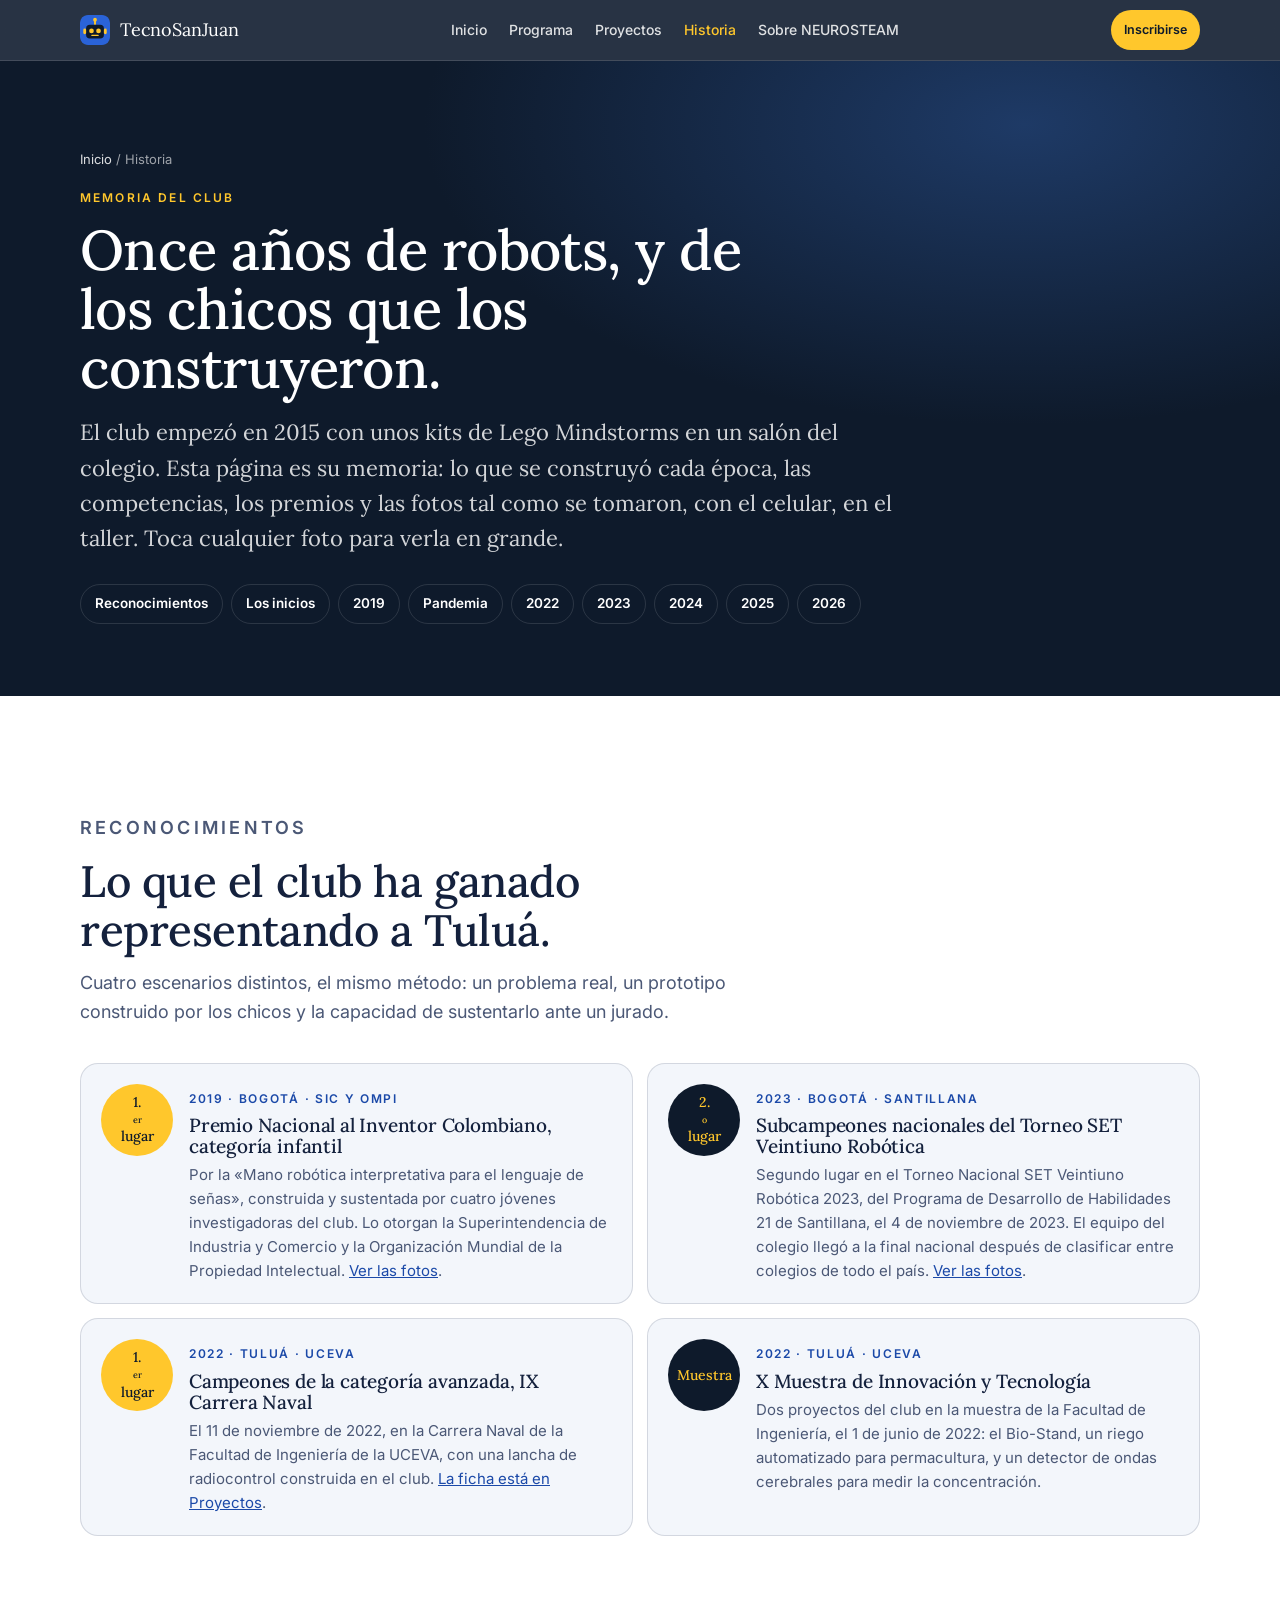
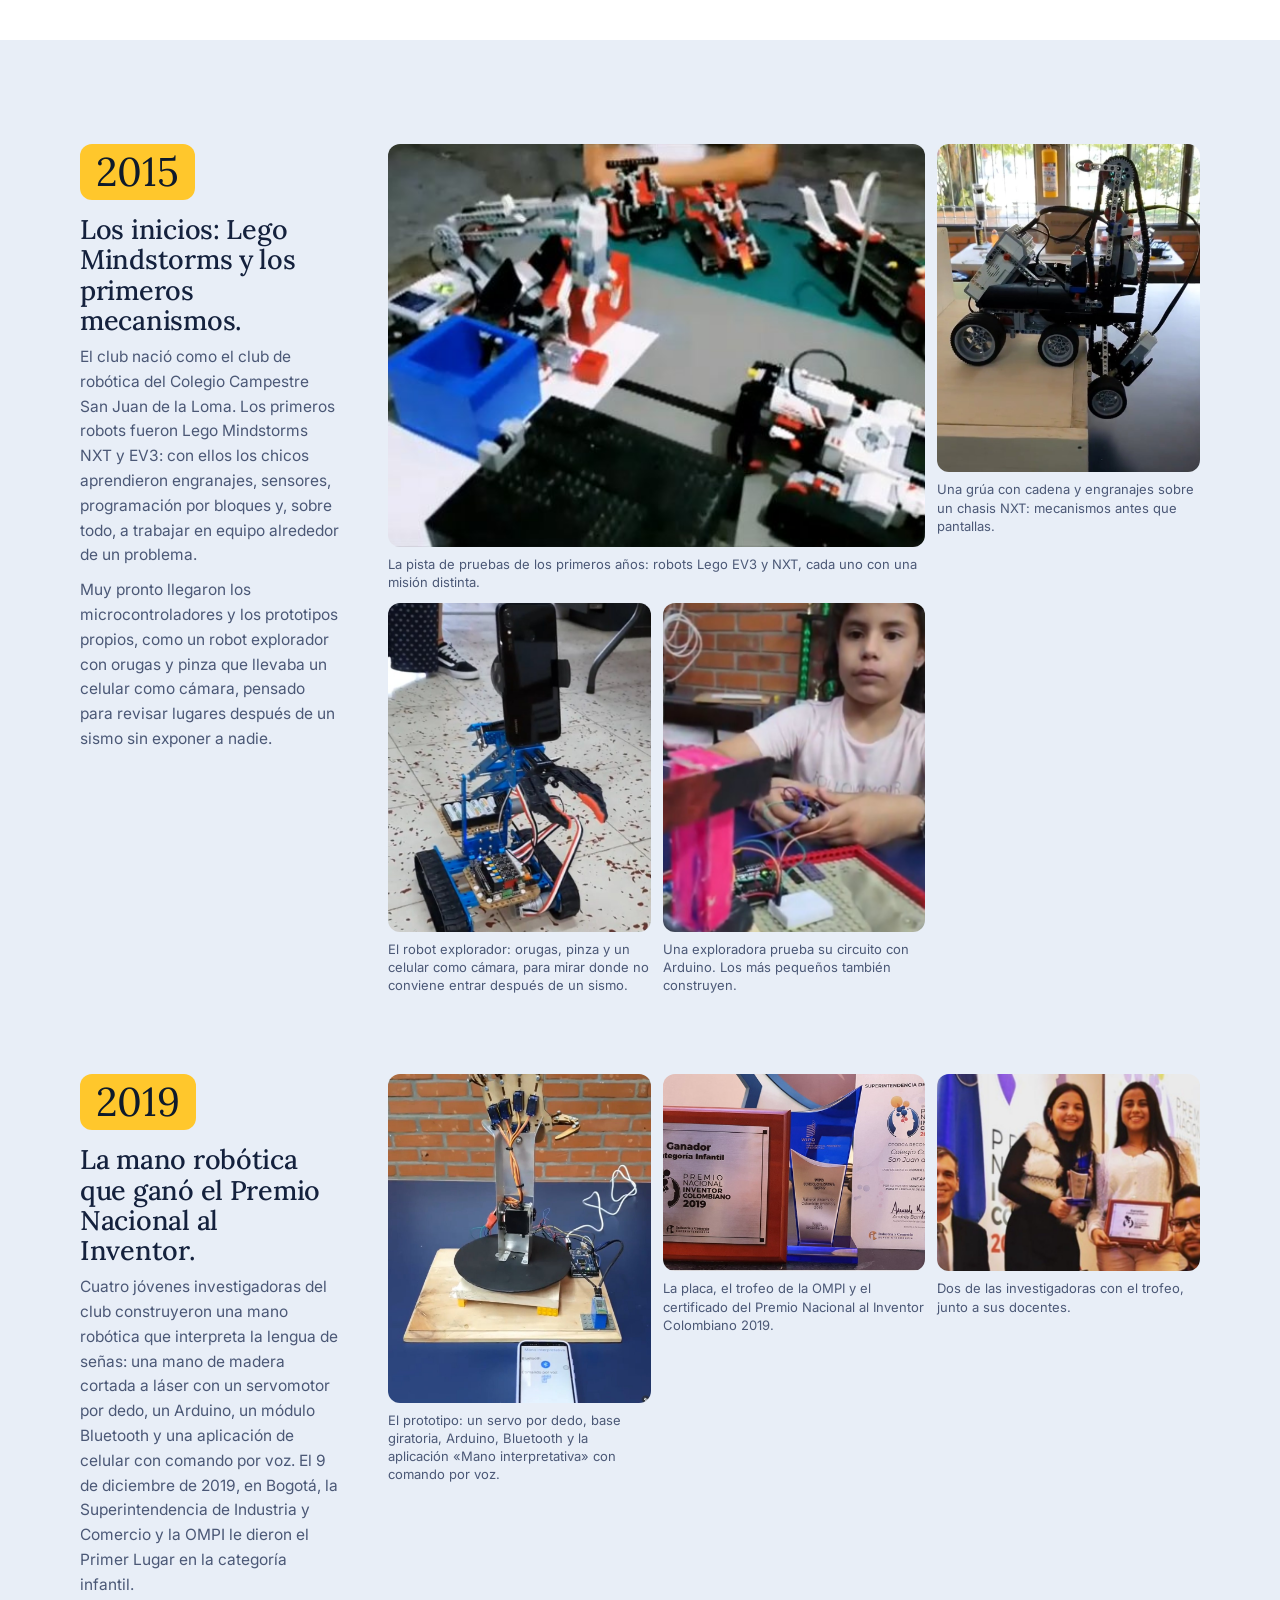
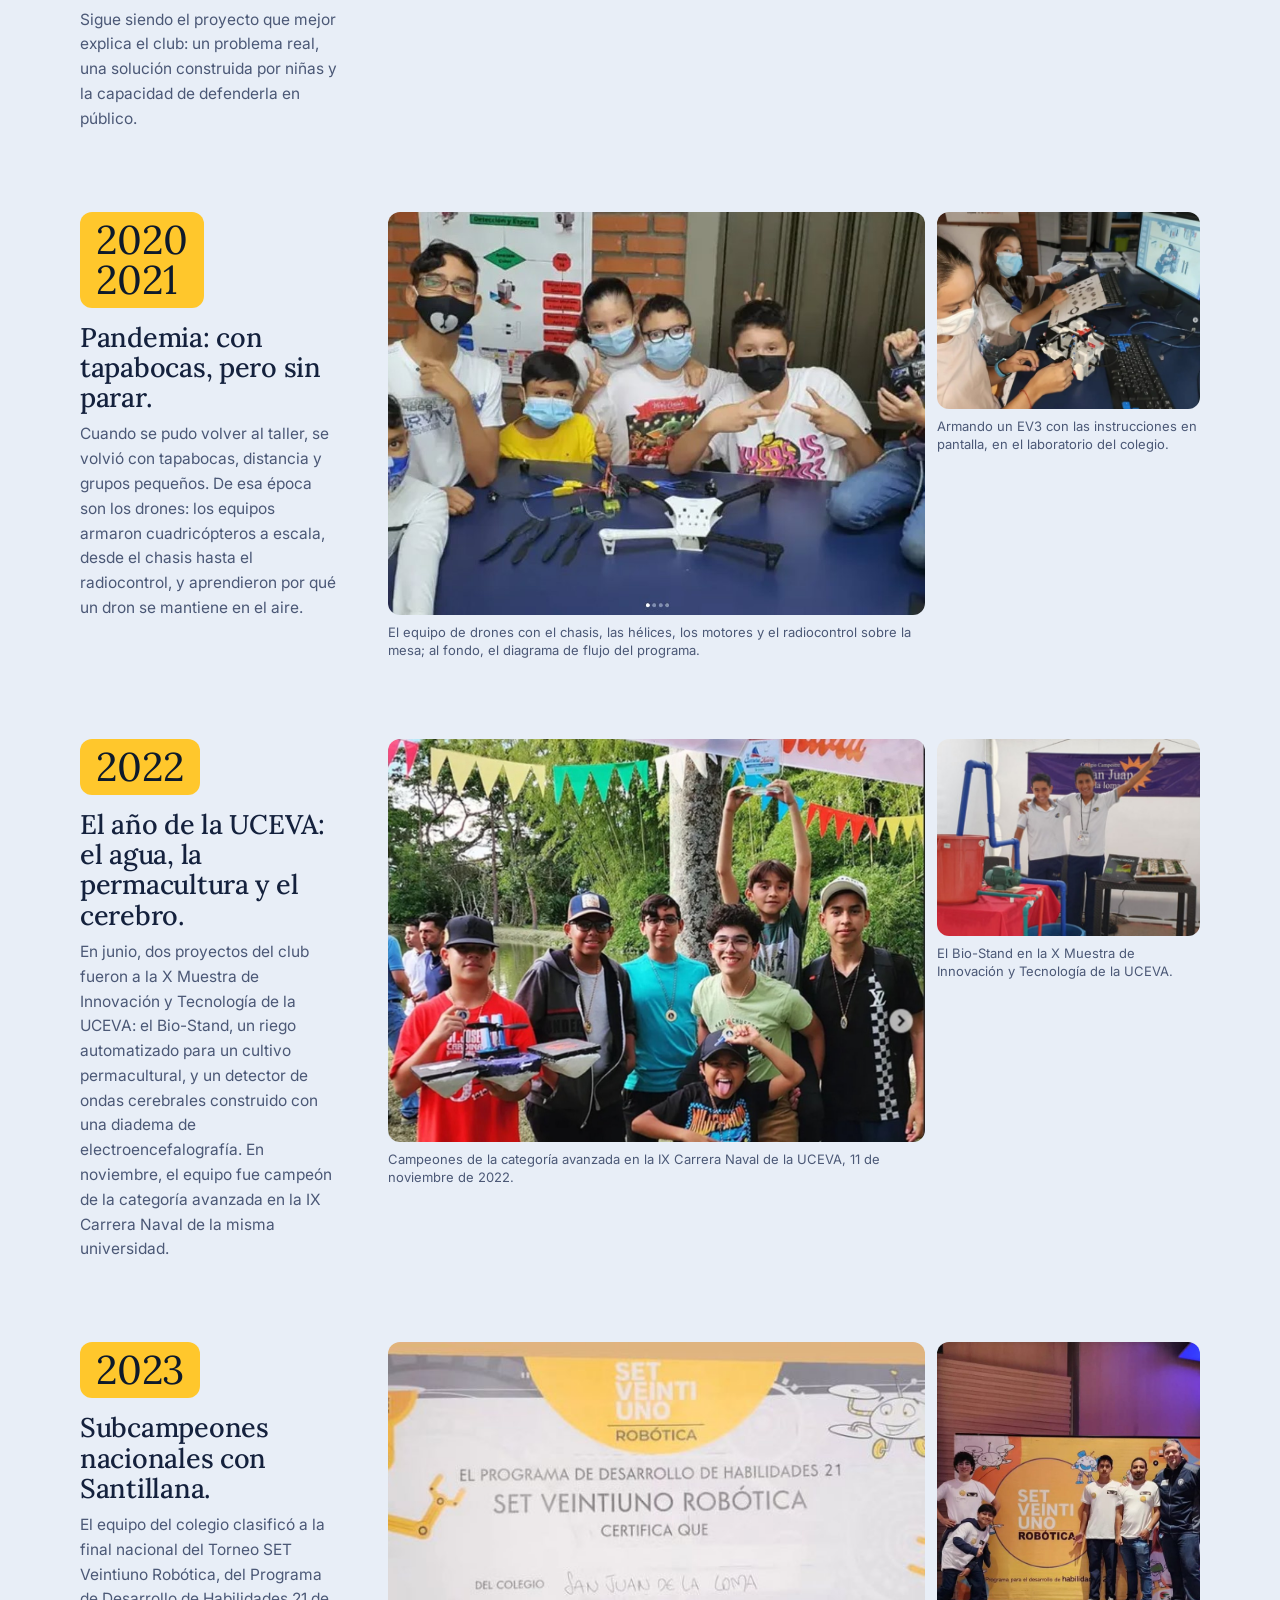
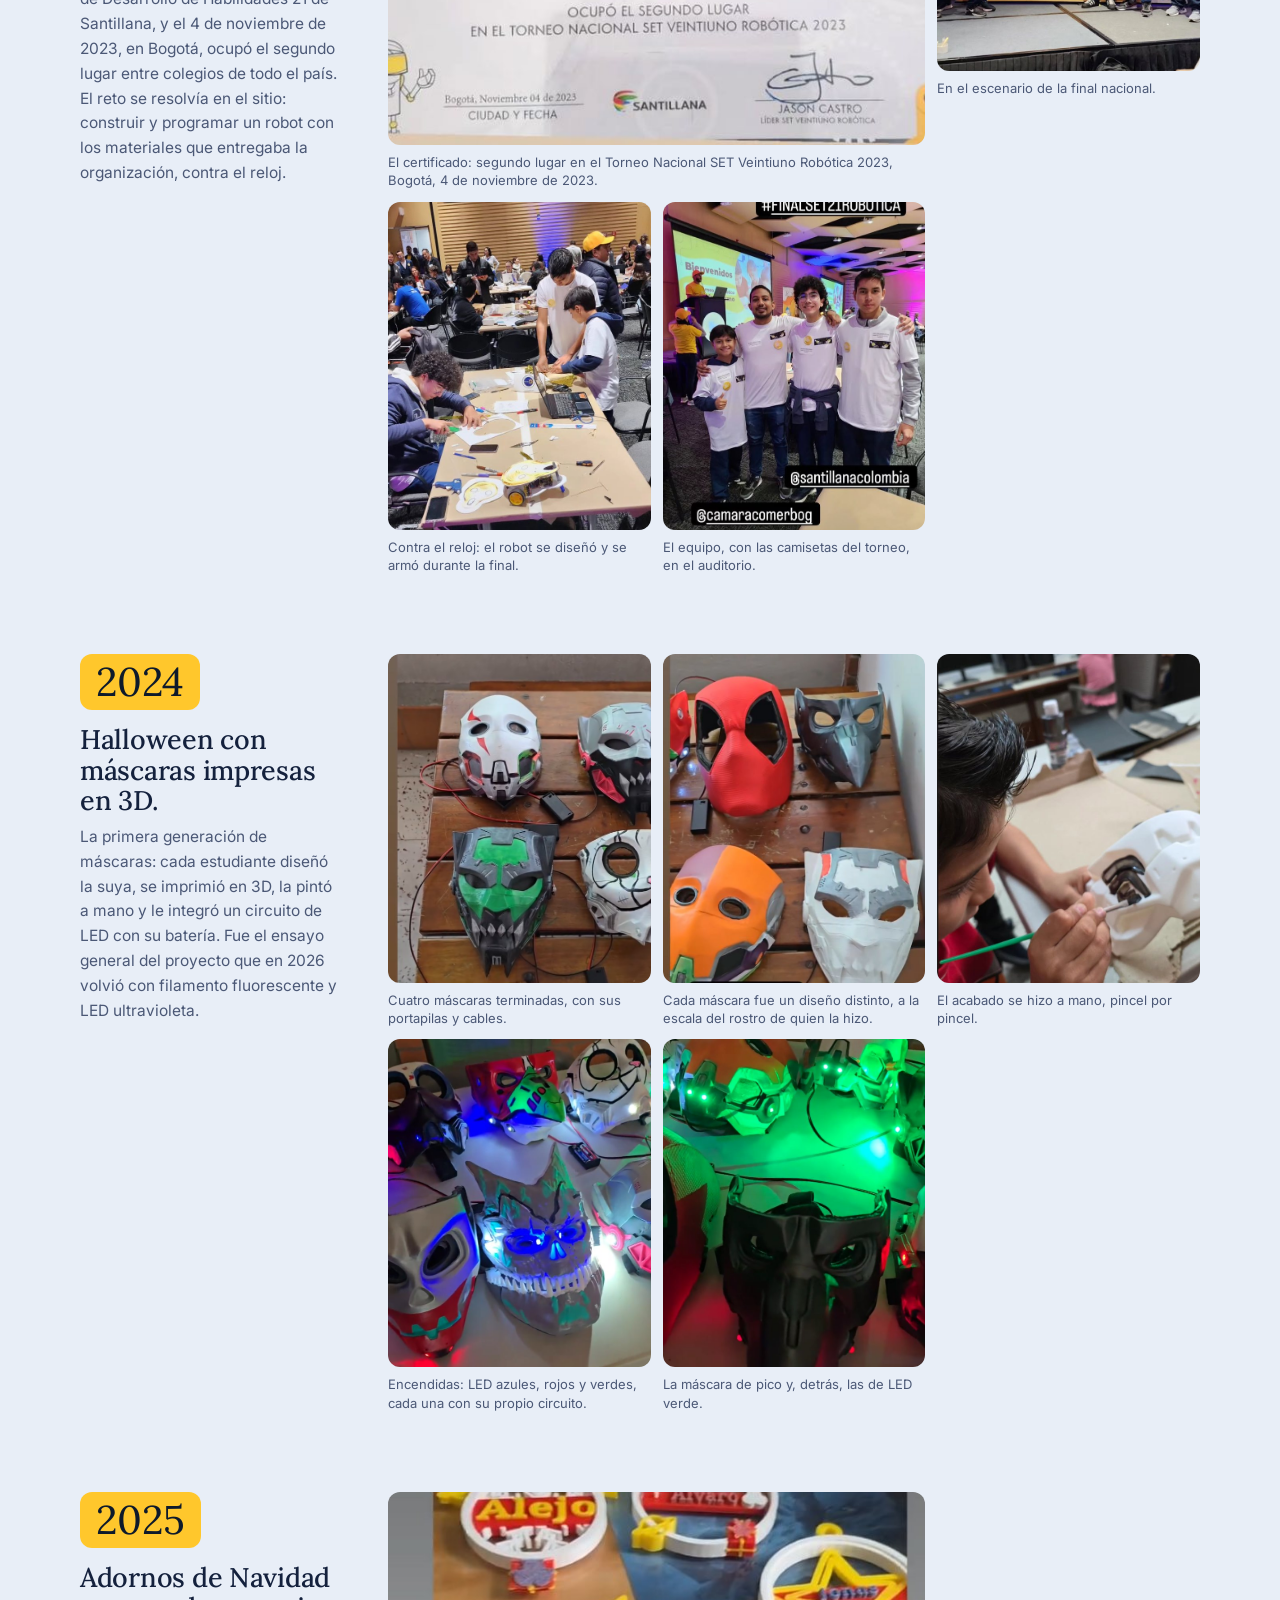
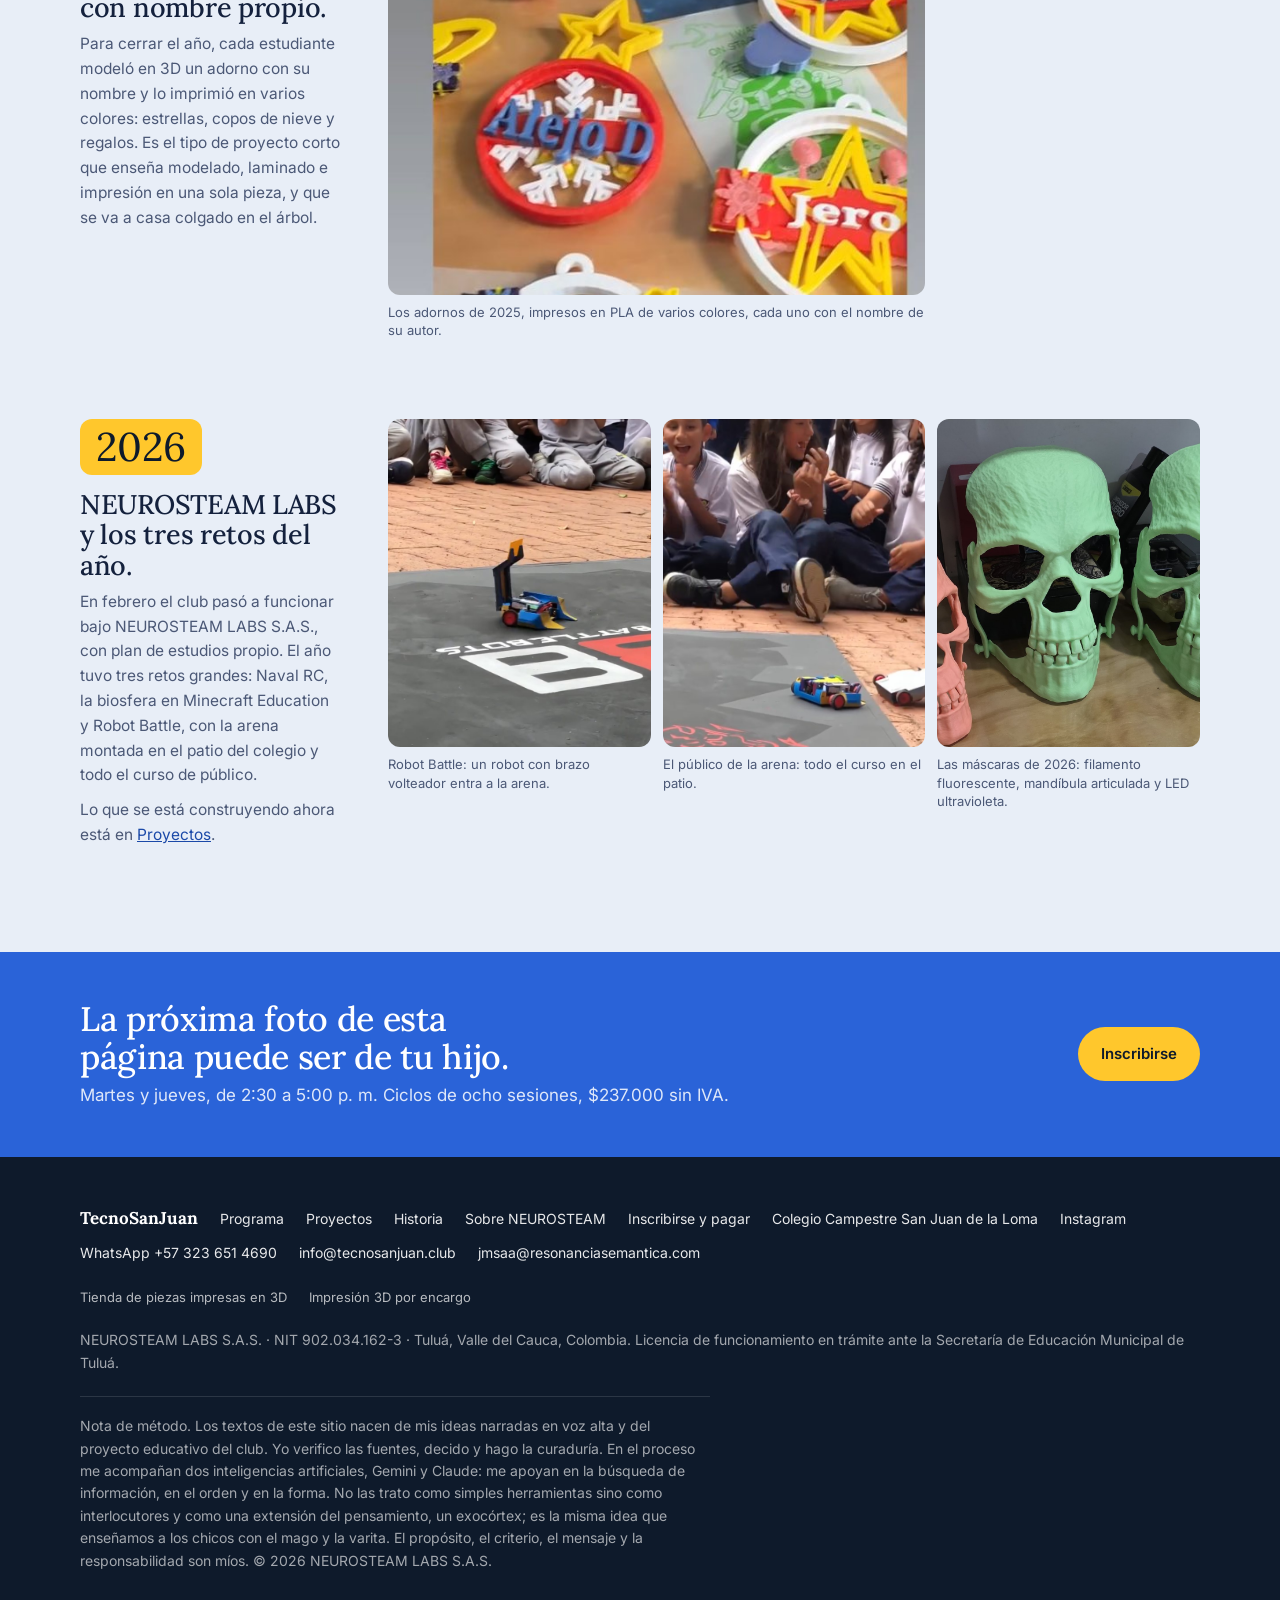
==== historia.html @ eb2dc0a2 "Memoria histórica del club: página Historia, carrusel en portada y 19 fotos - Nueva página historia." ====
<!doctype html>
<html lang="es">
<head>
<meta charset="utf-8">
<meta name="viewport" content="width=device-width, initial-scale=1, viewport-fit=cover">
<title>Historia del club: de los Lego Mindstorms de 2015 a NEUROSTEAM LABS. TecnoSanJuan</title>
<meta name="description" content="Memoria del club de robótica TecnoSanJuan, en Tuluá: los primeros robots Lego, la mano robótica intérprete de lengua de señas que ganó el Premio Nacional al Inventor en 2019, los drones en pandemia, el subcampeonato nacional SET Veintiuno de Santillana en 2023 y las máscaras con LED.">
<link rel="canonical" href="https://www.tecnosanjuan.club/historia.html">
<meta property="og:type" content="website">
<meta property="og:title" content="Historia del club TecnoSanJuan">
<meta property="og:description" content="Once años de robots, prototipos y chicos que los construyeron, en fotos.">
<meta property="og:url" content="https://www.tecnosanjuan.club/historia.html">
<meta property="og:image" content="https://www.tecnosanjuan.club/assets/img/historia/mano-robotica-prototipo.jpg">
<meta name="theme-color" content="#0E1A2B">
<link rel="icon" href="assets/img/logo-mark.svg" type="image/svg+xml">
<link rel="preconnect" href="https://fonts.googleapis.com">
<link rel="preconnect" href="https://fonts.gstatic.com" crossorigin>
<link href="https://fonts.googleapis.com/css2?family=Lora:ital,wght@0,400;0,500;0,600;1,400&family=Inter:wght@400;500;600&display=swap" rel="stylesheet">
<link rel="stylesheet" href="assets/site.css">
</head>
<body>

<header class="nav" id="nav">
  <div class="wrap">
    <a class="brand" href="index.html"><img class="mark" src="assets/img/logo-mark.svg" alt="" width="30" height="30"><span>TecnoSanJuan</span></a>
    <nav class="nav-links" id="nav-links" aria-label="Páginas">
      <a href="index.html">Inicio</a>
      <a href="programa.html">Programa</a>
      <a href="proyectos.html">Proyectos</a>
      <a href="historia.html" aria-current="page">Historia</a>
      <a href="sobre.html">Sobre NEUROSTEAM</a>
    </nav>
    <div class="nav-right">
      <a class="btn btn-primary" href="https://pagos.tecnosanjuan.club/pricing-plans/list" target="_blank" rel="noopener">Inscribirse</a>
      <button class="menu-btn" type="button" aria-label="Abrir menú" aria-expanded="false" aria-controls="nav-links">
        <svg class="lines" viewBox="0 0 24 24" fill="none" stroke="currentColor" stroke-width="2" stroke-linecap="round"><path d="M4 7h16M4 12h16M4 17h16"/></svg>
        <svg class="x" viewBox="0 0 24 24" fill="none" stroke="currentColor" stroke-width="2" stroke-linecap="round"><path d="M6 6l12 12M18 6L6 18"/></svg>
      </button>
    </div>
  </div>
</header>

<main>

<section class="page-hero dark">
  <div class="wrap">
    <p class="crumb"><a href="index.html">Inicio</a> / Historia</p>
    <p class="eyebrow">Memoria del club</p>
    <h1>Once años de robots, y de los chicos que los construyeron.</h1>
    <p class="dek">El club empezó en 2015 con unos kits de Lego Mindstorms en un salón del colegio. Esta página es su memoria: lo que se construyó cada época, las competencias, los premios y las fotos tal como se tomaron, con el celular, en el taller. Toca cualquier foto para verla en grande.</p>
    <nav class="subnav" aria-label="Secciones de esta página">
      <a href="#reconocimientos">Reconocimientos</a>
      <a href="#inicios">Los inicios</a>
      <a href="#2019">2019</a>
      <a href="#pandemia">Pandemia</a>
      <a href="#2022">2022</a>
      <a href="#2023">2023</a>
      <a href="#2024">2024</a>
      <a href="#2025">2025</a>
      <a href="#2026">2026</a>
    </nav>
  </div>
</section>

<section class="paper" id="reconocimientos">
  <div class="wrap">
    <div class="section-head">
      <p class="eyebrow">Reconocimientos</p>
      <h2>Lo que el club ha ganado representando a Tuluá.</h2>
      <p>Cuatro escenarios distintos, el mismo método: un problema real, un prototipo construido por los chicos y la capacidad de sustentarlo ante un jurado.</p>
    </div>
    <div class="awards">
      <article class="award">
        <div class="medal gold">1.<sup>er</sup> lugar</div>
        <div>
          <span class="k">2019 · Bogotá · SIC y OMPI</span>
          <h3>Premio Nacional al Inventor Colombiano, categoría infantil</h3>
          <p>Por la «Mano robótica interpretativa para el lenguaje de señas», construida y sustentada por cuatro jóvenes investigadoras del club. Lo otorgan la Superintendencia de Industria y Comercio y la Organización Mundial de la Propiedad Intelectual. <a href="#2019">Ver las fotos</a>.</p>
        </div>
      </article>
      <article class="award">
        <div class="medal">2.<sup>o</sup> lugar</div>
        <div>
          <span class="k">2023 · Bogotá · Santillana</span>
          <h3>Subcampeones nacionales del Torneo SET Veintiuno Robótica</h3>
          <p>Segundo lugar en el Torneo Nacional SET Veintiuno Robótica 2023, del Programa de Desarrollo de Habilidades 21 de Santillana, el 4 de noviembre de 2023. El equipo del colegio llegó a la final nacional después de clasificar entre colegios de todo el país. <a href="#2023">Ver las fotos</a>.</p>
        </div>
      </article>
      <article class="award">
        <div class="medal gold">1.<sup>er</sup> lugar</div>
        <div>
          <span class="k">2022 · Tuluá · UCEVA</span>
          <h3>Campeones de la categoría avanzada, IX Carrera Naval</h3>
          <p>El 11 de noviembre de 2022, en la Carrera Naval de la Facultad de Ingeniería de la UCEVA, con una lancha de radiocontrol construida en el club. <a href="proyectos.html">La ficha está en Proyectos</a>.</p>
        </div>
      </article>
      <article class="award">
        <div class="medal">Muestra</div>
        <div>
          <span class="k">2022 · Tuluá · UCEVA</span>
          <h3>X Muestra de Innovación y Tecnología</h3>
          <p>Dos proyectos del club en la muestra de la Facultad de Ingeniería, el 1 de junio de 2022: el Bio-Stand, un riego automatizado para permacultura, y un detector de ondas cerebrales para medir la concentración.</p>
        </div>
      </article>
    </div>
  </div>
</section>

<section id="linea-de-tiempo">
  <div class="wrap">
    <div class="timeline">

      <article class="era" id="inicios">
        <div class="era-head">
          <span class="year">2015</span>
          <h2>Los inicios: Lego Mindstorms y los primeros mecanismos.</h2>
          <p>El club nació como el club de robótica del Colegio Campestre San Juan de la Loma. Los primeros robots fueron Lego Mindstorms NXT y EV3: con ellos los chicos aprendieron engranajes, sensores, programación por bloques y, sobre todo, a trabajar en equipo alrededor de un problema.</p>
          <p>Muy pronto llegaron los microcontroladores y los prototipos propios, como un robot explorador con orugas y pinza que llevaba un celular como cámara, pensado para revisar lugares después de un sismo sin exponer a nadie.</p>
        </div>
        <div class="shots">
          <figure class="wide land"><a href="assets/img/historia/lego-ev3-pista.jpg" data-lightbox><img src="assets/img/historia/lego-ev3-pista.jpg" alt="Varios robots Lego EV3 y NXT sobre una pista de pruebas, con un brazo y un camión de Lego Technic al fondo" width="670" height="376" loading="lazy"></a><figcaption>La pista de pruebas de los primeros años: robots Lego EV3 y NXT, cada uno con una misión distinta.</figcaption></figure>
          <figure><a href="assets/img/historia/lego-nxt-grua.jpg" data-lightbox><img src="assets/img/historia/lego-nxt-grua.jpg" alt="Robot Lego Mindstorms NXT con un mecanismo de grúa de cadena y engranajes, al borde de una mesa" width="946" height="1143" loading="lazy"></a><figcaption>Una grúa con cadena y engranajes sobre un chasis NXT: mecanismos antes que pantallas.</figcaption></figure>
          <figure><a href="assets/img/historia/robot-explorador-celular.jpg" data-lightbox><img src="assets/img/historia/robot-explorador-celular.jpg" alt="Robot azul con orugas, una pinza al frente y un celular montado en lo alto como cámara" width="708" height="1085" loading="lazy"></a><figcaption>El robot explorador: orugas, pinza y un celular como cámara, para mirar donde no conviene entrar después de un sismo.</figcaption></figure>
          <figure><a href="assets/img/historia/exploradora-arduino.jpg" data-lightbox><img src="assets/img/historia/exploradora-arduino.jpg" alt="Una estudiante pequeña sostiene los cables de su circuito con Arduino, con una estructura rosada sobre una base de Lego" width="567" height="1016" loading="lazy"></a><figcaption>Una exploradora prueba su circuito con Arduino. Los más pequeños también construyen.</figcaption></figure>
        </div>
      </article>

      <article class="era" id="2019">
        <div class="era-head">
          <span class="year">2019</span>
          <h2>La mano robótica que ganó el Premio Nacional al Inventor.</h2>
          <p>Cuatro jóvenes investigadoras del club construyeron una mano robótica que interpreta la lengua de señas: una mano de madera cortada a láser con un servomotor por dedo, un Arduino, un módulo Bluetooth y una aplicación de celular con comando por voz. El 9 de diciembre de 2019, en Bogotá, la Superintendencia de Industria y Comercio y la OMPI le dieron el Primer Lugar en la categoría infantil.</p>
          <p>Sigue siendo el proyecto que mejor explica el club: un problema real, una solución construida por niñas y la capacidad de defenderla en público.</p>
        </div>
        <div class="shots">
          <figure><a href="assets/img/historia/mano-robotica-prototipo.jpg" data-lightbox><img src="assets/img/historia/mano-robotica-prototipo.jpg" style="object-position:50% 30%" alt="Prototipo de la mano robótica: mano de madera con cinco servomotores, soporte metálico sobre una base giratoria, Arduino y módulo Bluetooth, y un celular con la aplicación «Mano interpretativa» al frente" width="946" height="1182" loading="lazy"></a><figcaption>El prototipo: un servo por dedo, base giratoria, Arduino, Bluetooth y la aplicación «Mano interpretativa» con comando por voz.</figcaption></figure>
          <figure class="land"><a href="assets/img/premio-inventor-2019.jpg" data-lightbox><img src="assets/img/premio-inventor-2019.jpg" alt="Placa, trofeo de la OMPI y certificado del Premio Nacional al Inventor Colombiano 2019" width="1338" height="677" loading="lazy"></a><figcaption>La placa, el trofeo de la OMPI y el certificado del Premio Nacional al Inventor Colombiano 2019.</figcaption></figure>
          <figure class="land"><a href="assets/img/premio-inventor-2019-equipo.jpg" data-lightbox><img src="assets/img/premio-inventor-2019-equipo.jpg" alt="Dos de las investigadoras del club con el trofeo y la placa del premio, junto a sus docentes" width="1312" height="820" loading="lazy"></a><figcaption>Dos de las investigadoras con el trofeo, junto a sus docentes.</figcaption></figure>
        </div>
      </article>

      <article class="era" id="pandemia">
        <div class="era-head">
          <span class="year">2020<br>2021</span>
          <h2>Pandemia: con tapabocas, pero sin parar.</h2>
          <p>Cuando se pudo volver al taller, se volvió con tapabocas, distancia y grupos pequeños. De esa época son los drones: los equipos armaron cuadricópteros a escala, desde el chasis hasta el radiocontrol, y aprendieron por qué un dron se mantiene en el aire.</p>
        </div>
        <div class="shots">
          <figure class="wide land"><a href="assets/img/historia/dron-equipo-pandemia.jpg" data-lightbox><img src="assets/img/historia/dron-equipo-pandemia.jpg" alt="Siete estudiantes con tapabocas alrededor de una mesa con el chasis blanco de un dron, hélices, motores y un radiocontrol" width="1173" height="621" loading="lazy"></a><figcaption>El equipo de drones con el chasis, las hélices, los motores y el radiocontrol sobre la mesa; al fondo, el diagrama de flujo del programa.</figcaption></figure>
          <figure class="land"><a href="assets/img/historia/ev3-instrucciones-pandemia.jpg" data-lightbox><img src="assets/img/historia/ev3-instrucciones-pandemia.jpg" alt="Dos estudiantes con tapabocas arman un robot Lego EV3 siguiendo las instrucciones en la pantalla del computador" width="1192" height="1096" loading="lazy"></a><figcaption>Armando un EV3 con las instrucciones en pantalla, en el laboratorio del colegio.</figcaption></figure>
        </div>
      </article>

      <article class="era" id="2022">
        <div class="era-head">
          <span class="year">2022</span>
          <h2>El año de la UCEVA: el agua, la permacultura y el cerebro.</h2>
          <p>En junio, dos proyectos del club fueron a la X Muestra de Innovación y Tecnología de la UCEVA: el Bio-Stand, un riego automatizado para un cultivo permacultural, y un detector de ondas cerebrales construido con una diadema de electroencefalografía. En noviembre, el equipo fue campeón de la categoría avanzada en la IX Carrera Naval de la misma universidad.</p>
        </div>
        <div class="shots">
          <figure class="wide land"><a href="assets/img/carrera-naval-2022-banner.jpg" data-lightbox><img src="assets/img/carrera-naval-2022-banner.jpg" alt="Seis estudiantes del club con medallas y el trofeo bajo la pancarta de la Carrera Naval, uno de ellos con la lancha en las manos" width="1434" height="1775" loading="lazy" style="object-position:50% 20%"></a><figcaption>Campeones de la categoría avanzada en la IX Carrera Naval de la UCEVA, 11 de noviembre de 2022.</figcaption></figure>
          <figure class="land"><a href="assets/img/bio-stand-permacultura.jpg" data-lightbox><img src="assets/img/bio-stand-permacultura.jpg" alt="Dos estudiantes con el Bio-Stand: bomba, tubería, tanques y un cultivo con riego automatizado" width="1312" height="820" loading="lazy"></a><figcaption>El Bio-Stand en la X Muestra de Innovación y Tecnología de la UCEVA.</figcaption></figure>
        </div>
      </article>

      <article class="era" id="2023">
        <div class="era-head">
          <span class="year">2023</span>
          <h2>Subcampeones nacionales con Santillana.</h2>
          <p>El equipo del colegio clasificó a la final nacional del Torneo SET Veintiuno Robótica, del Programa de Desarrollo de Habilidades 21 de Santillana, y el 4 de noviembre de 2023, en Bogotá, ocupó el segundo lugar entre colegios de todo el país. El reto se resolvía en el sitio: construir y programar un robot con los materiales que entregaba la organización, contra el reloj.</p>
        </div>
        <div class="shots">
          <figure class="wide land"><a href="assets/img/historia/set21-2023-certificado.jpg" data-lightbox><img src="assets/img/historia/set21-2023-certificado.jpg" alt="Certificado de Santillana: el Colegio San Juan de la Loma ocupó el segundo lugar en el Torneo Nacional SET Veintiuno Robótica 2023, Bogotá, 4 de noviembre de 2023" width="670" height="446" loading="lazy"></a><figcaption>El certificado: segundo lugar en el Torneo Nacional SET Veintiuno Robótica 2023, Bogotá, 4 de noviembre de 2023.</figcaption></figure>
          <figure><a href="assets/img/historia/set21-2023-escenario.jpg" data-lightbox><img src="assets/img/historia/set21-2023-escenario.jpg" alt="Tres estudiantes y dos adultos en el escenario de la final, frente al cartel de SET Veintiuno Robótica" width="662" height="852" loading="lazy"></a><figcaption>En el escenario de la final nacional.</figcaption></figure>
          <figure><a href="assets/img/historia/set21-2023-construyendo.jpg" data-lightbox><img src="assets/img/historia/set21-2023-construyendo.jpg" alt="Los estudiantes construyen su robot sobre una mesa llena de cartón, herramientas y un portátil, durante la final" width="646" height="857" loading="lazy"></a><figcaption>Contra el reloj: el robot se diseñó y se armó durante la final.</figcaption></figure>
          <figure><a href="assets/img/historia/set21-2023-equipo-auditorio.jpg" data-lightbox><img src="assets/img/historia/set21-2023-equipo-auditorio.jpg" alt="El equipo de tres estudiantes con su docente en el auditorio de la final, con las camisetas del torneo" width="637" height="1044" loading="lazy"></a><figcaption>El equipo, con las camisetas del torneo, en el auditorio.</figcaption></figure>
        </div>
      </article>

      <article class="era" id="2024">
        <div class="era-head">
          <span class="year">2024</span>
          <h2>Halloween con máscaras impresas en 3D.</h2>
          <p>La primera generación de máscaras: cada estudiante diseñó la suya, se imprimió en 3D, la pintó a mano y le integró un circuito de LED con su batería. Fue el ensayo general del proyecto que en 2026 volvió con filamento fluorescente y LED ultravioleta.</p>
        </div>
        <div class="shots">
          <figure><a href="assets/img/historia/mascaras-2024-blanca-verde.jpg" data-lightbox><img src="assets/img/historia/mascaras-2024-blanca-verde.jpg" alt="Cuatro máscaras impresas en 3D sobre una mesa de madera: una blanca con detalles verdes, una gris con rojo, una verde con dientes y una calavera blanca" width="612" height="735" loading="lazy"></a><figcaption>Cuatro máscaras terminadas, con sus portapilas y cables.</figcaption></figure>
          <figure><a href="assets/img/historia/mascaras-2024-roja-naranja.jpg" data-lightbox><img src="assets/img/historia/mascaras-2024-roja-naranja.jpg" alt="Cuatro máscaras más: una roja de tela, una gris de pico, una naranja y morada, y una blanca con mandíbula" width="598" height="730" loading="lazy"></a><figcaption>Cada máscara fue un diseño distinto, a la escala del rostro de quien la hizo.</figcaption></figure>
          <figure><a href="assets/img/historia/pintando-mascara-2024.jpg" data-lightbox><img src="assets/img/historia/pintando-mascara-2024.jpg" alt="Un estudiante pinta con pincel los detalles de su máscara blanca impresa en 3D" width="665" height="1122" loading="lazy"></a><figcaption>El acabado se hizo a mano, pincel por pincel.</figcaption></figure>
          <figure><a href="assets/img/historia/mascaras-2024-led-azul.jpg" data-lightbox><img src="assets/img/historia/mascaras-2024-led-azul.jpg" alt="Máscaras encendidas en la oscuridad con LED azules, una con dientes blancos y ojos azules al centro" width="650" height="875" loading="lazy"></a><figcaption>Encendidas: LED azules, rojos y verdes, cada una con su propio circuito.</figcaption></figure>
          <figure><a href="assets/img/historia/mascaras-2024-led-verde.jpg" data-lightbox><img src="assets/img/historia/mascaras-2024-led-verde.jpg" alt="Una máscara negra de pico largo al frente y, detrás, máscaras con LED verdes encendidos" width="652" height="1030" loading="lazy"></a><figcaption>La máscara de pico y, detrás, las de LED verde.</figcaption></figure>
        </div>
      </article>

      <article class="era" id="2025">
        <div class="era-head">
          <span class="year">2025</span>
          <h2>Adornos de Navidad con nombre propio.</h2>
          <p>Para cerrar el año, cada estudiante modeló en 3D un adorno con su nombre y lo imprimió en varios colores: estrellas, copos de nieve y regalos. Es el tipo de proyecto corto que enseña modelado, laminado e impresión en una sola pieza, y que se va a casa colgado en el árbol.</p>
        </div>
        <div class="shots">
          <figure class="wide land"><a href="assets/img/historia/adornos-navidad-2025.jpg" data-lightbox><img src="assets/img/historia/adornos-navidad-2025.jpg" alt="Adornos navideños impresos en 3D con nombres: Alejo, Álvaro, Alejo D y Jero, con estrellas amarillas, copos blancos y regalos rojos" width="611" height="510" loading="lazy"></a><figcaption>Los adornos de 2025, impresos en PLA de varios colores, cada uno con el nombre de su autor.</figcaption></figure>
        </div>
      </article>

      <article class="era" id="2026">
        <div class="era-head">
          <span class="year">2026</span>
          <h2>NEUROSTEAM LABS y los tres retos del año.</h2>
          <p>En febrero el club pasó a funcionar bajo NEUROSTEAM LABS S.A.S., con plan de estudios propio. El año tuvo tres retos grandes: Naval RC, la biosfera en Minecraft Education y Robot Battle, con la arena montada en el patio del colegio y todo el curso de público.</p>
          <p>Lo que se está construyendo ahora está en <a href="proyectos.html" style="color:var(--blue-deep)">Proyectos</a>.</p>
        </div>
        <div class="shots">
          <figure><a href="assets/img/historia/battlebots-arena-flipper.jpg" data-lightbox><img src="assets/img/historia/battlebots-arena-flipper.jpg" alt="Un robot azul y amarillo con brazo volteador sobre la arena de Robot Battle, con estudiantes sentados alrededor" width="666" height="993" loading="lazy"></a><figcaption>Robot Battle: un robot con brazo volteador entra a la arena.</figcaption></figure>
          <figure><a href="assets/img/historia/battlebots-publico.jpg" data-lightbox><img src="assets/img/historia/battlebots-publico.jpg" style="object-position:50% 40%" alt="Estudiantes con uniforme celebran y gritan al borde de la arena mientras dos robots se enfrentan" width="593" height="888" loading="lazy"></a><figcaption>El público de la arena: todo el curso en el patio.</figcaption></figure>
          <figure><a href="assets/img/mascaras-led-uv.jpg" data-lightbox><img src="assets/img/mascaras-led-uv.jpg" alt="Tres máscaras de calavera impresas en 3D con mandíbula articulada, una coral y dos verdes fluorescentes" width="1600" height="1136" loading="lazy"></a><figcaption>Las máscaras de 2026: filamento fluorescente, mandíbula articulada y LED ultravioleta.</figcaption></figure>
        </div>
      </article>

    </div>
  </div>
</section>

<section class="cta-band dark">
  <div class="wrap">
    <div>
      <h2>La próxima foto de esta página puede ser de tu hijo.</h2>
      <p>Martes y jueves, de 2:30 a 5:00 p. m. Ciclos de ocho sesiones, $237.000 sin IVA.</p>
    </div>
    <a class="btn btn-primary" href="https://pagos.tecnosanjuan.club/pricing-plans/list" target="_blank" rel="noopener">Inscribirse</a>
  </div>
</section>

</main>

<footer>
  <div class="wrap">
    <div class="row">
      <strong style="color:#fff;font-family:var(--serif);font-size:17px">TecnoSanJuan</strong>
      <a href="programa.html">Programa</a>
      <a href="proyectos.html">Proyectos</a>
      <a href="historia.html">Historia</a>
      <a href="sobre.html">Sobre NEUROSTEAM</a>
      <a href="https://pagos.tecnosanjuan.club/pricing-plans/list" target="_blank" rel="noopener">Inscribirse y pagar</a>
      <a href="https://www.sanjuloma.edu.co/" target="_blank" rel="noopener">Colegio Campestre San Juan de la Loma</a>
      <a href="https://www.instagram.com/colegio.sanjuanloma/" target="_blank" rel="noopener">Instagram</a>
      <a href="https://wa.me/573236514690" target="_blank" rel="noopener">WhatsApp +57 323 651 4690</a>
      <a href="mailto:info@tecnosanjuan.club">info@tecnosanjuan.club</a>
      <a href="mailto:jmsaa@resonanciasemantica.com">jmsaa@resonanciasemantica.com</a>
    </div>
    <div class="row small">
      <a href="https://pagos.tecnosanjuan.club/category/all-products" target="_blank" rel="noopener">Tienda de piezas impresas en 3D</a>
      <a href="https://pagos.tecnosanjuan.club/service-page/servicio-impresi%C3%B3n-3d" target="_blank" rel="noopener">Impresión 3D por encargo</a>
    </div>
    <p class="legal">NEUROSTEAM LABS S.A.S. · NIT 902.034.162-3 · Tuluá, Valle del Cauca, Colombia. Licencia de funcionamiento en trámite ante la Secretaría de Educación Municipal de Tuluá.</p>
    <p class="method">Nota de método. Los textos de este sitio nacen de mis ideas narradas en voz alta y del proyecto educativo del club. Yo verifico las fuentes, decido y hago la curaduría. En el proceso me acompañan dos inteligencias artificiales, Gemini y Claude: me apoyan en la búsqueda de información, en el orden y en la forma. No las trato como simples herramientas sino como interlocutores y como una extensión del pensamiento, un exocórtex; es la misma idea que enseñamos a los chicos con el mago y la varita. El propósito, el criterio, el mensaje y la responsabilidad son míos. © 2026 NEUROSTEAM LABS S.A.S.</p>
  </div>
</footer>

<script src="assets/site.js" defer></script>
</body>
</html>
---- assets/site.css ----
/* TecnoSanJuan — estilos compartidos. Mismo sistema que la landing de Resonancia Semántica
   (reference/landing-resonancia/assets/site.css) con la paleta del club: azul y amarillo del logo. */
:root{
  --ink:#14213D; --ink-2:#4B5876; --mist:#E8EEF7; --mist-2:#F3F6FB; --paper:#FFFFFF;
  --night:#0E1A2B; --night-2:#172538;
  --blue:#2A63D8; --blue-deep:#1B49A8; --yellow:#FFC72C; --yellow-hover:#F2B400;
  --line:rgba(20,33,61,.14); --line-dark:rgba(255,255,255,.12);
  --serif:"Lora",Georgia,"Times New Roman",serif; --sans:"Inter",-apple-system,BlinkMacSystemFont,"Segoe UI",Roboto,sans-serif;
  --mono:ui-monospace,SFMono-Regular,Menlo,Consolas,"Liberation Mono",monospace;
  --maxw:1120px; --gutter:20px; --radius:18px;
}
*{box-sizing:border-box}
html{scroll-behavior:smooth;-webkit-text-size-adjust:100%}
body{margin:0;background:var(--mist);color:var(--ink);font-family:var(--sans);font-size:17px;line-height:1.6;overflow-x:hidden}
img{max-width:100%;height:auto;display:block}
a{color:inherit}
h1,h2,h3{font-family:var(--serif);font-weight:500;letter-spacing:-.01em;line-height:1.12;margin:0}
p{margin:0 0 1em}
.wrap{width:min(var(--maxw),100% - 2*var(--gutter));margin-inline:auto}
.eyebrow{font-family:var(--sans);font-size:12px;letter-spacing:.18em;text-transform:uppercase;font-weight:600;color:var(--blue-deep);margin:0 0 14px}
.dark .eyebrow{color:var(--yellow)}
.btn{display:inline-flex;align-items:center;justify-content:center;gap:8px;padding:14px 22px;border-radius:999px;font-weight:600;font-size:15px;text-decoration:none;border:1.5px solid transparent;transition:transform .15s ease,background .15s ease,border-color .15s ease;white-space:nowrap;cursor:pointer;font-family:var(--sans)}
.btn:hover{transform:translateY(-1px)}
.btn-primary{background:var(--yellow);color:var(--night)}
.btn-primary:hover{background:var(--yellow-hover)}
.btn-ghost{background:transparent;color:var(--ink);border-color:var(--line)}
.dark .btn-ghost{color:#fff;border-color:var(--line-dark)}
.btn-ghost:hover{border-color:currentColor}
section{padding:72px 0}
@media(min-width:900px){section{padding:104px 0}}
.section-head{max-width:720px;margin-bottom:36px}
.section-head h2{font-size:clamp(30px,4.2vw,44px)}
.section-head p{font-size:18px;color:var(--ink-2);margin-top:14px}
.dark .section-head p{color:rgba(255,255,255,.72)}
.sr{position:absolute;left:-9999px}
.paper{background:var(--paper)}
.dark{background:var(--night);color:#fff}
.more{margin-top:28px;display:flex;flex-wrap:wrap;gap:12px;align-items:center}
p.note{max-width:820px;color:var(--ink-2);margin:22px 0 0}
.dark p.note{color:rgba(255,255,255,.72)}

/* NAV */
.nav{position:sticky;top:0;z-index:50;background:rgba(14,26,43,.88);backdrop-filter:saturate(160%) blur(12px);-webkit-backdrop-filter:saturate(160%) blur(12px);border-bottom:1px solid var(--line-dark);color:#fff}
.nav .wrap{display:flex;align-items:center;justify-content:space-between;height:60px;gap:10px;min-width:0;position:relative}
.brand{display:flex;align-items:center;gap:10px;text-decoration:none;font-family:var(--serif);font-size:16px;letter-spacing:-.01em;white-space:nowrap;min-width:0}
.brand span{overflow:hidden;text-overflow:ellipsis}
@media(min-width:900px){.brand{font-size:18px}}
.brand .mark{width:30px;height:30px;border-radius:8px;flex-shrink:0}
.nav-links{display:none;gap:22px;font-size:14px;font-weight:500}
.nav-links a{text-decoration:none;opacity:.85;white-space:nowrap}
.nav-links a:hover,.nav-links a[aria-current="page"]{opacity:1}
.nav-links a[aria-current="page"]{color:var(--yellow)}
.nav-right{display:flex;align-items:center;gap:8px;flex-shrink:0}
.nav .btn{padding:9px 12px;font-size:12.5px;flex-shrink:0}
.menu-btn{appearance:none;background:transparent;border:1.5px solid var(--line-dark);color:#fff;border-radius:999px;width:38px;height:38px;display:grid;place-items:center;cursor:pointer;padding:0}
.menu-btn svg{width:18px;height:18px}
.menu-btn .x{display:none}
.nav.open .menu-btn .x{display:block}
.nav.open .menu-btn .lines{display:none}
@media(max-width:360px){.nav .btn{display:none}}
@media(min-width:900px){.nav-links{display:flex}.menu-btn{display:none}}
@media(max-width:899px){
  .nav.open .nav-links{display:flex;flex-direction:column;gap:0;position:absolute;left:0;right:0;top:60px;background:var(--night);border-bottom:1px solid var(--line-dark);padding:6px 0 10px}
  .nav.open .nav-links a{padding:12px 20px;border-top:1px solid var(--line-dark);opacity:1;font-size:16px}
}

/* HERO (portada) */
.hero{background:radial-gradient(1200px 600px at 70% 20%,#1E3A66 0%,var(--night) 55%);color:#fff;padding:56px 0 0;overflow:hidden}
.hero .wrap{display:grid;gap:28px;align-items:center}
.hero h1{font-size:clamp(36px,6vw,56px);line-height:1.05}
.hero .dek{font-size:clamp(17px,2.1vw,21px);color:rgba(255,255,255,.82);max-width:44ch;margin:20px 0 26px;font-family:var(--serif);font-weight:400}
.hero .ctas{display:flex;flex-wrap:wrap;gap:12px}
.hero .fine{font-size:13px;color:rgba(255,255,255,.6);margin-top:16px}
.hero-art{position:relative;margin:0 calc(-1*var(--gutter)) -2px;aspect-ratio:4/3;background:var(--night-2);overflow:hidden}
.hero-art img{width:100%;height:100%;object-fit:cover;object-position:45% 50%}
.hero-art::after{content:"";position:absolute;inset:0;background:linear-gradient(180deg,rgba(14,26,43,0) 55%,var(--night) 100%)}
@media(min-width:900px){
  .hero{padding:72px 0 0}
  .hero .wrap{grid-template-columns:1.05fr .95fr;gap:40px}
  .hero-art{margin:0;aspect-ratio:4/3;border-radius:var(--radius);box-shadow:0 30px 80px rgba(0,0,0,.5)}
  .hero-art::after{background:linear-gradient(180deg,transparent 70%,rgba(14,26,43,.35) 100%)}
}
.hero-strip{background:var(--night-2);border-top:1px solid var(--line-dark);color:rgba(255,255,255,.7);font-size:13px}
.hero-strip .wrap{display:flex;flex-wrap:wrap;gap:8px 28px;padding:14px 0;justify-content:center;text-align:center}

/* Subpage hero */
.page-hero{background:radial-gradient(1000px 500px at 80% 10%,#1E3A66 0%,var(--night) 60%);color:#fff;padding:64px 0 56px}
@media(min-width:900px){.page-hero{padding:88px 0 72px}}
.page-hero h1{font-size:clamp(34px,5.6vw,56px);line-height:1.05;max-width:20ch}
.page-hero .dek{font-family:var(--serif);font-size:clamp(18px,2.2vw,22px);color:rgba(255,255,255,.82);max-width:60ch;margin:18px 0 0}
.crumb{font-size:13px;color:rgba(255,255,255,.6);margin:0 0 18px}
.crumb a{color:#fff;text-decoration:none;opacity:.85}
.crumb a:hover{opacity:1;text-decoration:underline}
.subnav{display:flex;flex-wrap:wrap;gap:8px;margin-top:28px}
.subnav a{font-size:13.5px;font-weight:600;text-decoration:none;color:#fff;border:1.5px solid var(--line-dark);border-radius:999px;padding:8px 14px}
.subnav a:hover{border-color:var(--yellow);color:var(--yellow)}

/* Texto y columnas */
.lead{font-family:var(--serif);font-size:clamp(19px,2.3vw,23px);line-height:1.45;color:var(--ink)}
.dark .lead{color:#fff}
.two{display:grid;gap:32px}
@media(min-width:900px){.two{grid-template-columns:1fr 1fr;gap:64px;align-items:start}}
.copy p{color:var(--ink-2)}
.copy p.lead{color:var(--ink)}
.dark .copy p{color:rgba(255,255,255,.78)}
.copy a{color:var(--blue-deep)}
.dark .copy a{color:var(--yellow)}
.pull{margin:28px 0 0;padding:24px 26px;border-left:4px solid var(--yellow);background:var(--mist);border-radius:0 14px 14px 0;font-family:var(--serif);font-size:19px;line-height:1.5}
.pull small{display:block;font-family:var(--sans);font-size:13px;color:var(--ink-2);margin-top:10px}
.paper .pull{background:var(--mist-2)}
figure{margin:0}
figcaption{font-size:14px;color:var(--ink-2);margin:12px 0 0}
.ph{border-radius:var(--radius)}

/* Tarjetas */
.cards{display:grid;gap:18px}
@media(min-width:700px){.cards{grid-template-columns:repeat(2,1fr)}}
@media(min-width:1000px){.cards.c3{grid-template-columns:repeat(3,1fr)}.cards.c4{grid-template-columns:repeat(4,1fr)}}
.card{background:var(--paper);border:1px solid var(--line);border-radius:var(--radius);padding:24px 24px 22px;display:flex;flex-direction:column;gap:8px;min-width:0;overflow-wrap:anywhere}
.card .k{font-size:12px;letter-spacing:.14em;text-transform:uppercase;color:var(--blue-deep);font-weight:600}
.card h3{font-size:21px}
.card p{color:var(--ink-2);margin:0;font-size:15.5px}
.card a{text-decoration:none;color:var(--blue-deep)}
.card a:hover{text-decoration:underline}
.mist .card,.hero .card{background:var(--paper)}
.paper .card{background:var(--mist-2)}
.dark .card{background:var(--night-2);border-color:var(--line-dark);color:#fff}
.dark .card p{color:rgba(255,255,255,.72)}
.dark .card .k{color:var(--yellow)}

/* Lista de bloques (cómo trabajamos) */
.path{display:grid;gap:14px;margin:0;padding:0;list-style:none}
@media(min-width:900px){.path.cols{grid-template-columns:1fr 1fr}}
.path li{background:var(--mist-2);border:1px solid var(--line);border-radius:14px;padding:18px 20px}
.path h3{font-size:18px;margin-bottom:6px}
.path p{margin:0;color:var(--ink-2);font-size:15px}
.dark .path li{background:var(--night-2);border-color:var(--line-dark)}
.dark .path p{color:rgba(255,255,255,.72)}

/* Pasos numerados */
.steps{display:grid;gap:14px;padding:0;margin:0;list-style:none;counter-reset:s}
.steps li{background:var(--paper);border:1px solid var(--line);border-radius:14px;padding:18px 20px 18px 66px;position:relative;counter-increment:s}
.steps li::before{content:counter(s);position:absolute;left:18px;top:16px;width:32px;height:32px;border-radius:999px;background:var(--yellow);color:var(--night);font-weight:600;display:grid;place-items:center;font-size:14px;font-family:var(--sans)}
.steps h3{font-size:18px;margin-bottom:6px}
.steps p{margin:0;color:var(--ink-2);font-size:15px}
.steps a{color:var(--blue-deep)}
.paper .steps li{background:var(--mist-2)}

/* Datos rápidos */
.stats{display:grid;gap:14px;grid-template-columns:repeat(2,1fr)}
.stat{background:var(--paper);border:1px solid var(--line);border-radius:14px;padding:18px;min-width:0}
.stat b{display:block;font-family:var(--serif);font-size:clamp(24px,3vw,32px);font-weight:500;line-height:1.1;color:var(--ink);overflow-wrap:anywhere}
.stat span{display:block;font-size:13.5px;color:var(--ink-2);margin-top:6px}

/* Galería */
.gallery{display:grid;gap:18px}
@media(min-width:640px){.gallery{grid-template-columns:repeat(2,1fr)}}
@media(min-width:1000px){.gallery{grid-template-columns:repeat(3,1fr)}.gallery.c4{grid-template-columns:repeat(4,1fr)}}
.tile{background:var(--paper);border:1px solid var(--line);border-radius:var(--radius);overflow:hidden;display:flex;flex-direction:column;min-width:0}
.tile img{aspect-ratio:16/10;object-fit:cover;width:100%}
.tile .body{padding:18px 20px 22px;display:flex;flex-direction:column;gap:8px;flex:1}
.tile .meta{font-size:12px;letter-spacing:.08em;text-transform:uppercase;color:var(--blue-deep);font-weight:600}
.tile h3{font-size:19px;line-height:1.25}
.tile p{font-size:14.5px;color:var(--ink-2);margin:0}
.tile p a{color:var(--blue-deep)}
.tile img.top{object-position:50% 18%}
.tile img.mid{object-position:50% 40%}
.fig-wide{margin:0 0 28px}
.fig-wide img{border-radius:var(--radius);width:100%;max-height:520px;object-fit:cover;object-position:50% 55%}
.fig-wide figcaption{margin-top:12px}

/* Equipo */
.team{display:grid;gap:18px;grid-template-columns:repeat(2,1fr)}
@media(min-width:900px){.team{grid-template-columns:repeat(4,1fr)}}
.person{background:var(--mist-2);border:1px solid var(--line);border-radius:var(--radius);overflow:hidden;min-width:0}
.person img{aspect-ratio:3/4;object-fit:cover;width:100%;filter:grayscale(1)}
.person .avatar{aspect-ratio:3/4;display:grid;place-items:center;background:linear-gradient(160deg,#172538,#1B49A8);color:rgba(255,255,255,.9);font-family:var(--serif);font-size:56px;letter-spacing:.04em}
.person .body{padding:16px 18px 20px}
.person h3{font-size:18px;overflow-wrap:anywhere}
.person .role{font-size:12px;letter-spacing:.1em;text-transform:uppercase;color:var(--blue-deep);font-weight:600;margin:4px 0 8px}
.person p{font-size:14px;color:var(--ink-2);margin:0}
.person a{color:var(--blue-deep)}

/* Preguntas frecuentes */
.faq{display:grid;gap:10px;max-width:820px}
.faq details{background:var(--mist-2);border:1px solid var(--line);border-radius:14px;padding:0 20px}
.faq summary{cursor:pointer;font-family:var(--serif);font-size:18px;padding:16px 0;list-style:none;display:flex;justify-content:space-between;gap:16px;align-items:center}
.faq summary::-webkit-details-marker{display:none}
.faq summary::after{content:"+";font-family:var(--sans);font-weight:600;color:var(--blue-deep);flex-shrink:0}
.faq details[open] summary::after{content:"–"}
.faq .a{padding:0 0 18px;color:var(--ink-2);font-size:15.5px}
.faq .a a{color:var(--blue-deep)}

/* Módulos (programa) */
.modules{display:grid;gap:18px}
.module{background:var(--paper);border:1px solid var(--line);border-radius:var(--radius);padding:26px 24px}
.module .k{font-size:12px;letter-spacing:.14em;text-transform:uppercase;color:var(--blue-deep);font-weight:600}
.module h3{font-size:clamp(21px,2.6vw,26px);margin:8px 0 12px}
.module p{color:var(--ink-2);font-size:15.5px}
.module p:last-child{margin-bottom:0}
.module p strong{color:var(--ink);font-weight:600}
.module .tags{display:flex;flex-wrap:wrap;gap:6px;margin-top:4px}
.module .tags span{font-size:12.5px;border:1px solid var(--line);border-radius:999px;padding:4px 10px;color:var(--ink-2)}

/* Listas con viñeta amarilla */
.checks{list-style:none;padding:0;margin:0;display:grid;gap:10px;max-width:820px}
.checks li{position:relative;padding-left:30px;color:var(--ink-2)}
.checks li::before{content:"";position:absolute;left:0;top:.5em;width:14px;height:14px;border-radius:999px;background:var(--yellow)}
.dark .checks li{color:rgba(255,255,255,.82)}
@media(min-width:900px){.checks.cols{max-width:none;grid-template-columns:1fr 1fr;column-gap:40px}}

/* Reglas de seguridad */
.rules{display:grid;gap:12px}
@media(min-width:760px){.rules{grid-template-columns:1fr 1fr}}
.rule{background:var(--mist-2);border:1px solid var(--line);border-radius:14px;padding:18px 20px;min-width:0}
.rule h3{font-size:17px;margin-bottom:6px}
.rule p{margin:0;color:var(--ink-2);font-size:15px}

/* Contacto */
.contact{display:grid;gap:12px}
@media(min-width:760px){.contact{grid-template-columns:repeat(3,1fr)}}

/* Banda de llamado */
.cta-band{background:var(--blue);color:#fff;padding:48px 0}
.cta-band .wrap{display:flex;flex-wrap:wrap;gap:18px;align-items:center;justify-content:space-between}
.cta-band h2{font-size:clamp(24px,3.4vw,34px);max-width:22ch}
.cta-band p{margin:6px 0 0;color:rgba(255,255,255,.85)}

/* FOOTER */
footer{background:var(--night);color:rgba(255,255,255,.75);padding:48px 0 36px;font-size:14px}
footer .wrap{display:grid;gap:22px}
footer .row{display:flex;flex-wrap:wrap;gap:10px 22px;align-items:center}
footer a{color:#fff;text-decoration:none;opacity:.9;overflow-wrap:anywhere}
footer a:hover{opacity:1;text-decoration:underline}
footer .row.small a{opacity:.7;font-size:13px}
footer .legal{color:rgba(255,255,255,.62);margin:0}
footer .method{max-width:70ch;color:rgba(255,255,255,.62);border-top:1px solid var(--line-dark);padding-top:18px;margin:0}

/* Retrato + texto (sobre.html) */
.autor-grid{display:grid;gap:28px;align-items:start}
.autor-grid img{border-radius:var(--radius);width:100%;max-width:360px;filter:grayscale(1)}
@media(min-width:900px){.autor-grid{grid-template-columns:360px 1fr;gap:56px}}
.links{display:flex;flex-wrap:wrap;gap:10px;margin-top:8px}
.links a{font-size:14px;font-weight:600;text-decoration:none;color:var(--ink);border:1.5px solid var(--line);border-radius:999px;padding:8px 14px}
.links a:hover{border-color:var(--ink)}

/* Memoria del club: carrusel en portada */
.reel{display:flex;gap:14px;overflow-x:auto;scroll-snap-type:x mandatory;padding:4px 0 18px;margin:0 calc(-1*var(--gutter));padding-inline:var(--gutter);scrollbar-width:thin;scrollbar-color:var(--line-dark) transparent;-webkit-overflow-scrolling:touch}
.reel a{flex:0 0 78%;max-width:340px;scroll-snap-align:start;position:relative;border-radius:14px;overflow:hidden;background:var(--night-2);text-decoration:none;color:#fff;aspect-ratio:4/5}
@media(min-width:640px){.reel a{flex-basis:300px}}
.reel img{width:100%;height:100%;object-fit:cover;transition:transform .4s ease}
.reel a:hover img{transform:scale(1.04)}
.reel span{position:absolute;left:0;right:0;bottom:0;padding:40px 16px 14px;background:linear-gradient(180deg,transparent,rgba(14,26,43,.9));font-size:13.5px;line-height:1.35}
.reel b{display:block;font-family:var(--serif);font-weight:500;font-size:17px;margin-bottom:3px}
.reel-hint{font-size:13px;color:rgba(255,255,255,.55);margin:0}

/* Línea de tiempo (historia.html) */
.timeline{display:grid;gap:56px;position:relative}
@media(min-width:900px){.timeline{gap:80px}}
.era{display:grid;gap:22px}
@media(min-width:900px){.era{grid-template-columns:260px 1fr;gap:48px}}
.era-head{position:relative}
@media(min-width:900px){.era-head{position:sticky;top:84px;align-self:start}}
.era-head .year{display:inline-block;font-family:var(--serif);font-size:clamp(30px,4vw,40px);line-height:1;color:var(--night);background:var(--yellow);padding:8px 16px;border-radius:12px;margin-bottom:14px}
.era-head h2{font-size:clamp(22px,2.6vw,27px);margin-bottom:10px}
.era-head p{color:var(--ink-2);font-size:15.5px;margin:0}
.era-head p+p{margin-top:10px}
.shots{display:grid;gap:12px;grid-template-columns:repeat(2,1fr)}
@media(min-width:700px){.shots{grid-template-columns:repeat(3,1fr)}}
.shots figure{margin:0;min-width:0}
.shots figure.wide{grid-column:span 2}
.shots a{display:block;border-radius:12px;overflow:hidden;background:var(--mist);aspect-ratio:4/5;position:relative}
.shots figure.wide a{aspect-ratio:16/10}
.shots figure.land a{aspect-ratio:4/3}
.shots img{width:100%;height:100%;object-fit:cover;transition:transform .4s ease}
.shots a:hover img{transform:scale(1.03)}
.shots figcaption{font-size:13px;color:var(--ink-2);margin-top:8px;line-height:1.4}

/* Reconocimientos */
.awards{display:grid;gap:14px}
@media(min-width:760px){.awards{grid-template-columns:repeat(2,1fr)}}
.award{display:grid;grid-template-columns:72px 1fr;gap:16px;align-items:start;background:var(--mist-2);border:1px solid var(--line);border-radius:var(--radius);padding:20px}
.award .medal{width:72px;height:72px;border-radius:999px;display:grid;place-items:center;background:var(--night);color:var(--yellow);font-family:var(--serif);font-size:14px;line-height:1.1;text-align:center;font-weight:500;padding:6px}
.award .medal sup{font-size:9px;line-height:0}
.award .medal.gold{background:var(--yellow);color:var(--night)}
.award .k{font-size:12px;letter-spacing:.14em;text-transform:uppercase;color:var(--blue-deep);font-weight:600}
.award h3{font-size:19px;margin:4px 0 6px}
.award p{margin:0;color:var(--ink-2);font-size:15px}
.award a{color:var(--blue-deep)}
.dark .award{background:var(--night-2);border-color:var(--line-dark);color:#fff}
.dark .award .k{color:var(--yellow)}
.dark .award p{color:rgba(255,255,255,.72)}

/* Lightbox */
.lb{position:fixed;inset:0;z-index:100;background:rgba(14,26,43,.985);display:none;align-items:center;justify-content:center;padding:16px}
.lb.open{display:flex}
.lb figure{margin:0;max-width:min(1100px,100%);max-height:100%;display:flex;flex-direction:column;align-items:center;gap:12px}
.lb img{max-width:100%;max-height:calc(100vh - 110px);width:auto;height:auto;border-radius:10px;object-fit:contain;box-shadow:0 30px 80px rgba(0,0,0,.6)}
.lb figcaption{color:rgba(255,255,255,.85);font-size:14.5px;text-align:center;max-width:70ch;padding:0 44px}
.lb button{position:absolute;appearance:none;border:1.5px solid var(--line-dark);background:rgba(255,255,255,.06);color:#fff;border-radius:999px;width:44px;height:44px;display:grid;place-items:center;cursor:pointer;font-size:22px;line-height:1}
.lb button:hover{background:rgba(255,255,255,.14)}
.lb .close{top:14px;right:14px}
.lb .prev{left:10px;top:50%;transform:translateY(-50%)}
.lb .next{right:10px;top:50%;transform:translateY(-50%)}
@media(min-width:900px){.lb .prev{left:24px}.lb .next{right:24px}}
body.lb-lock{overflow:hidden}
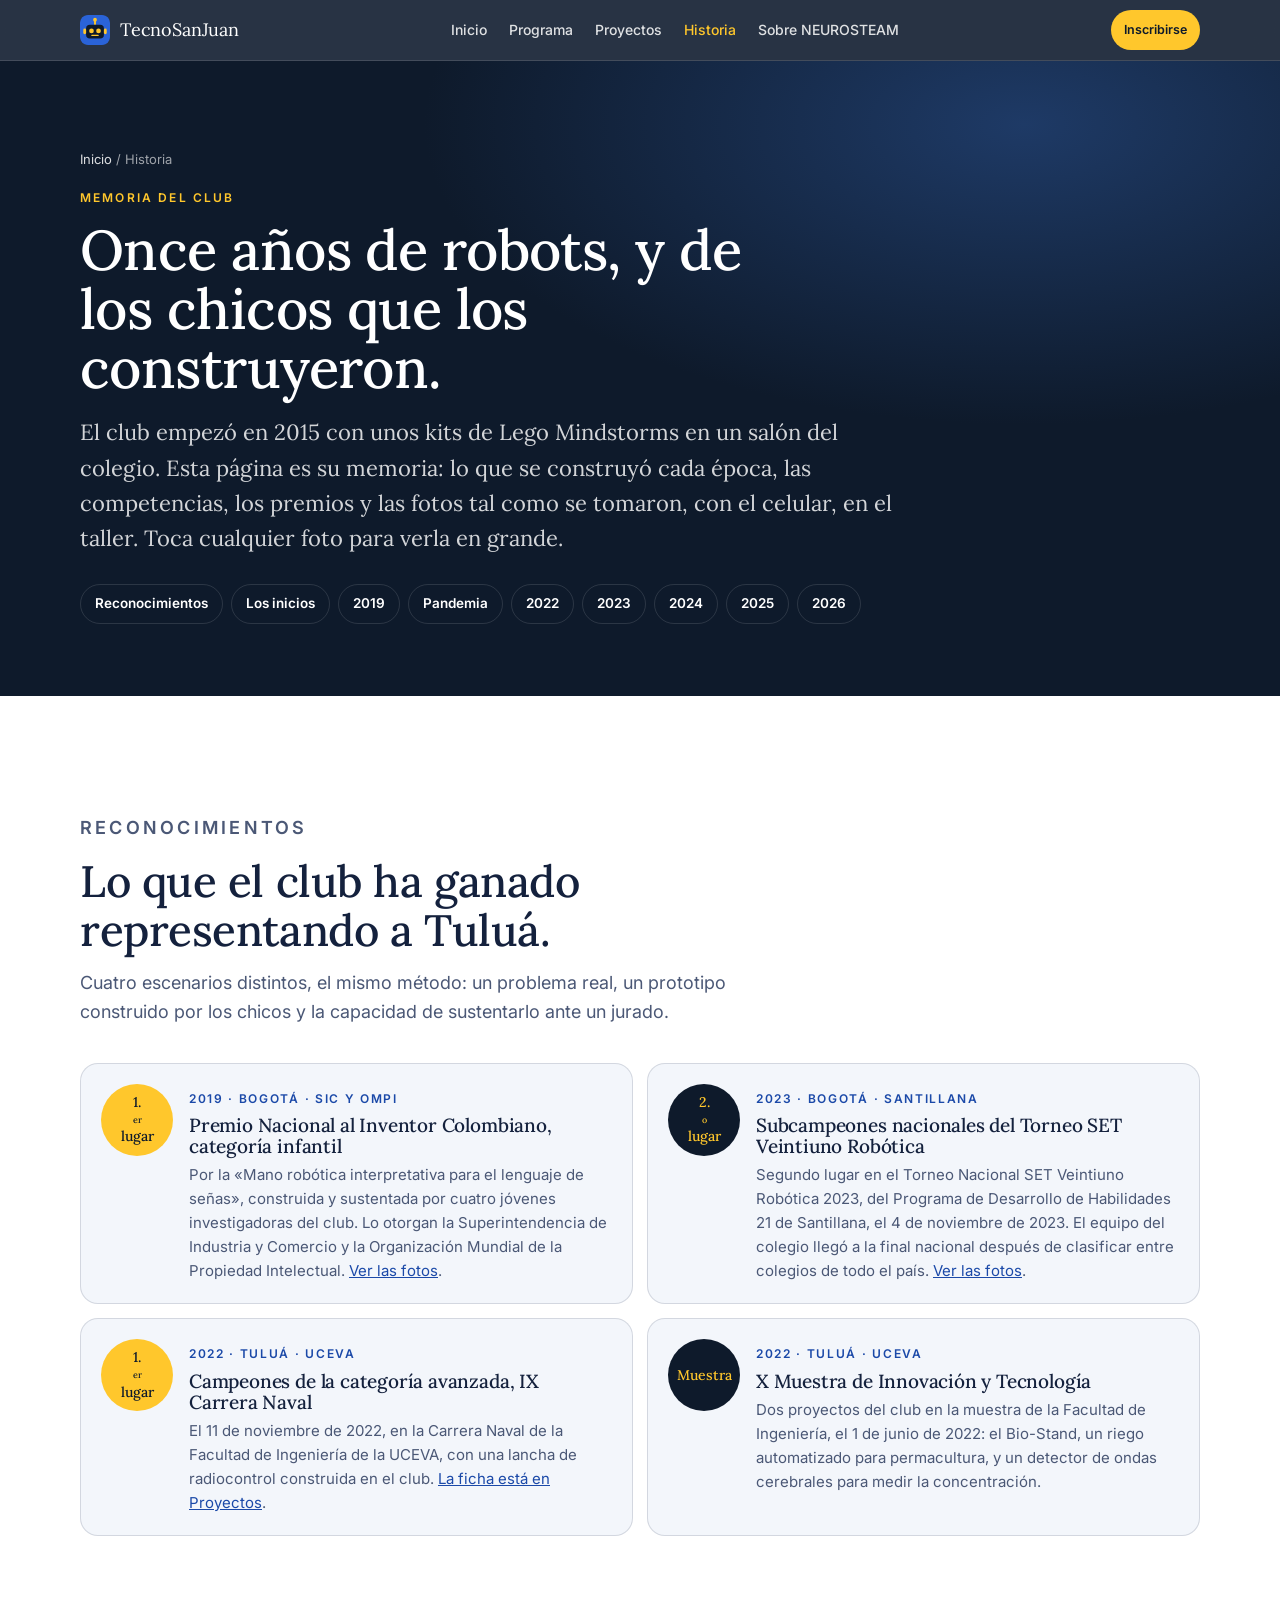
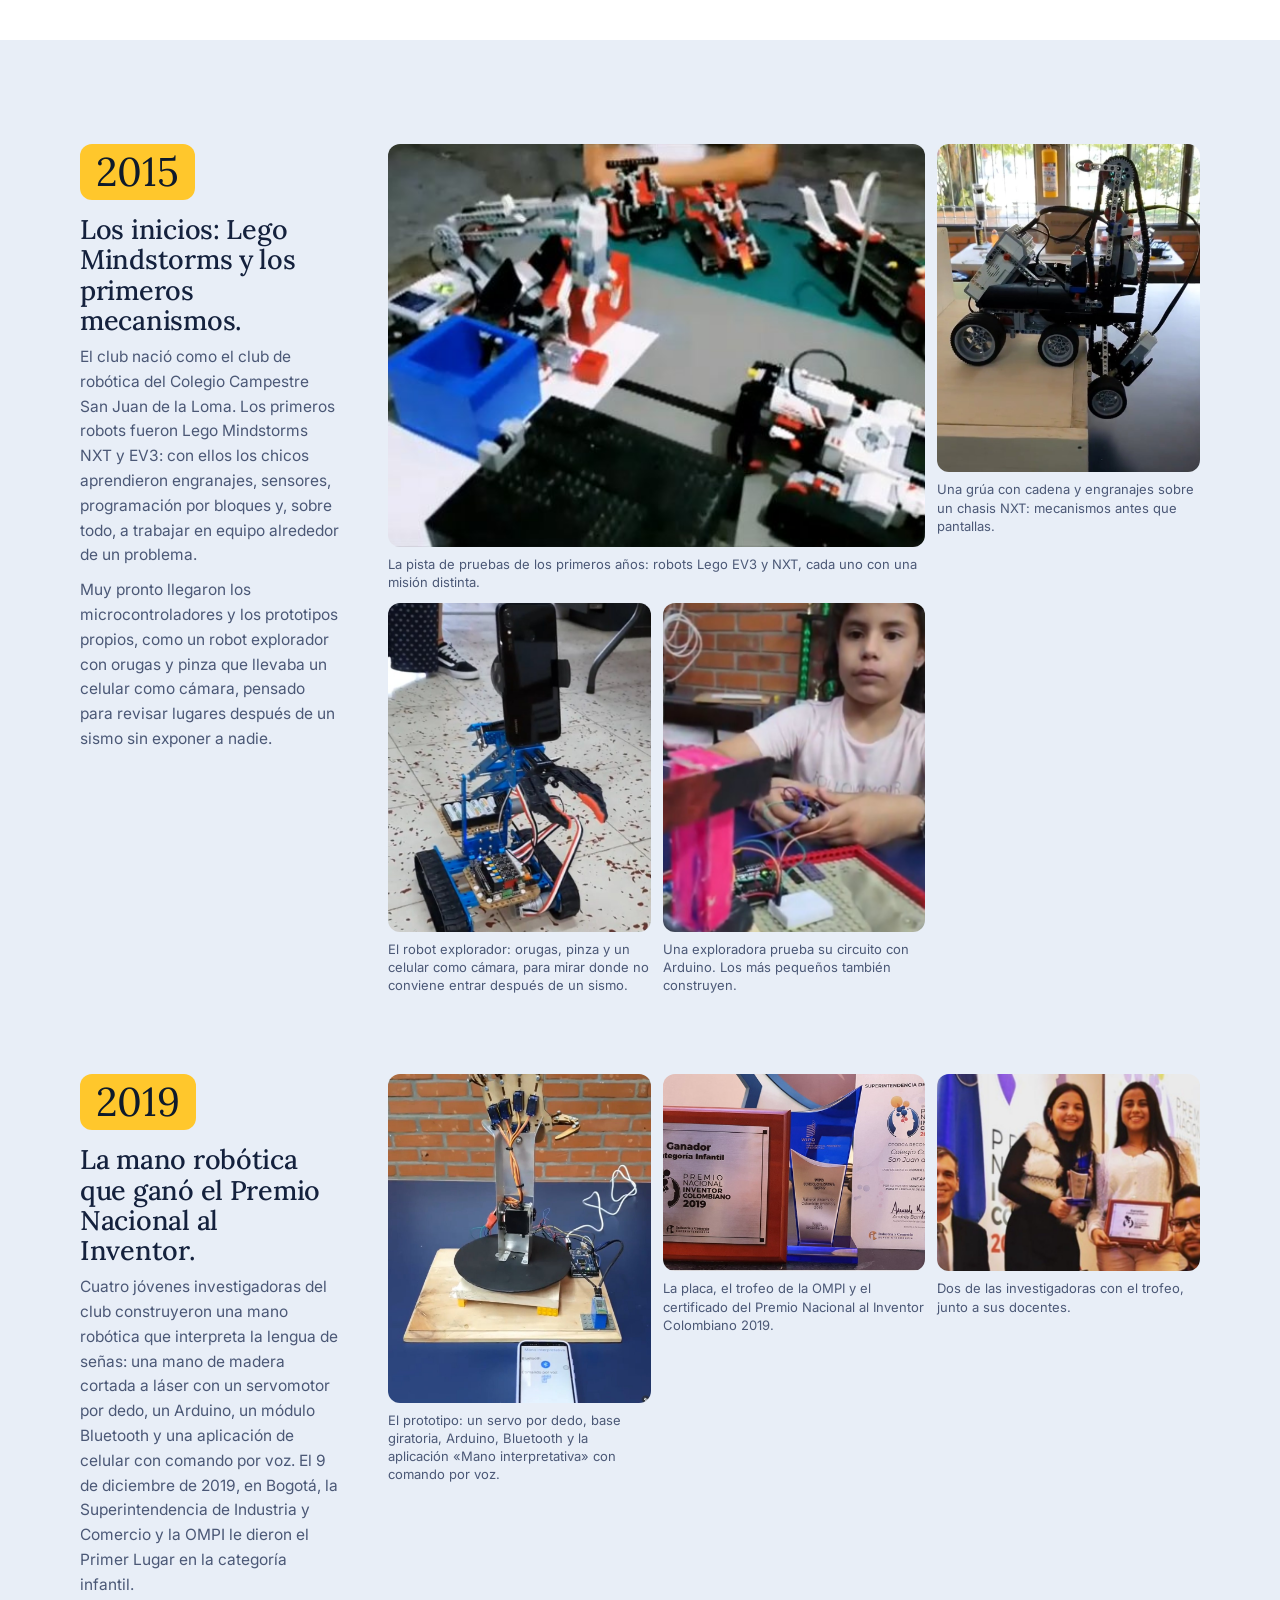
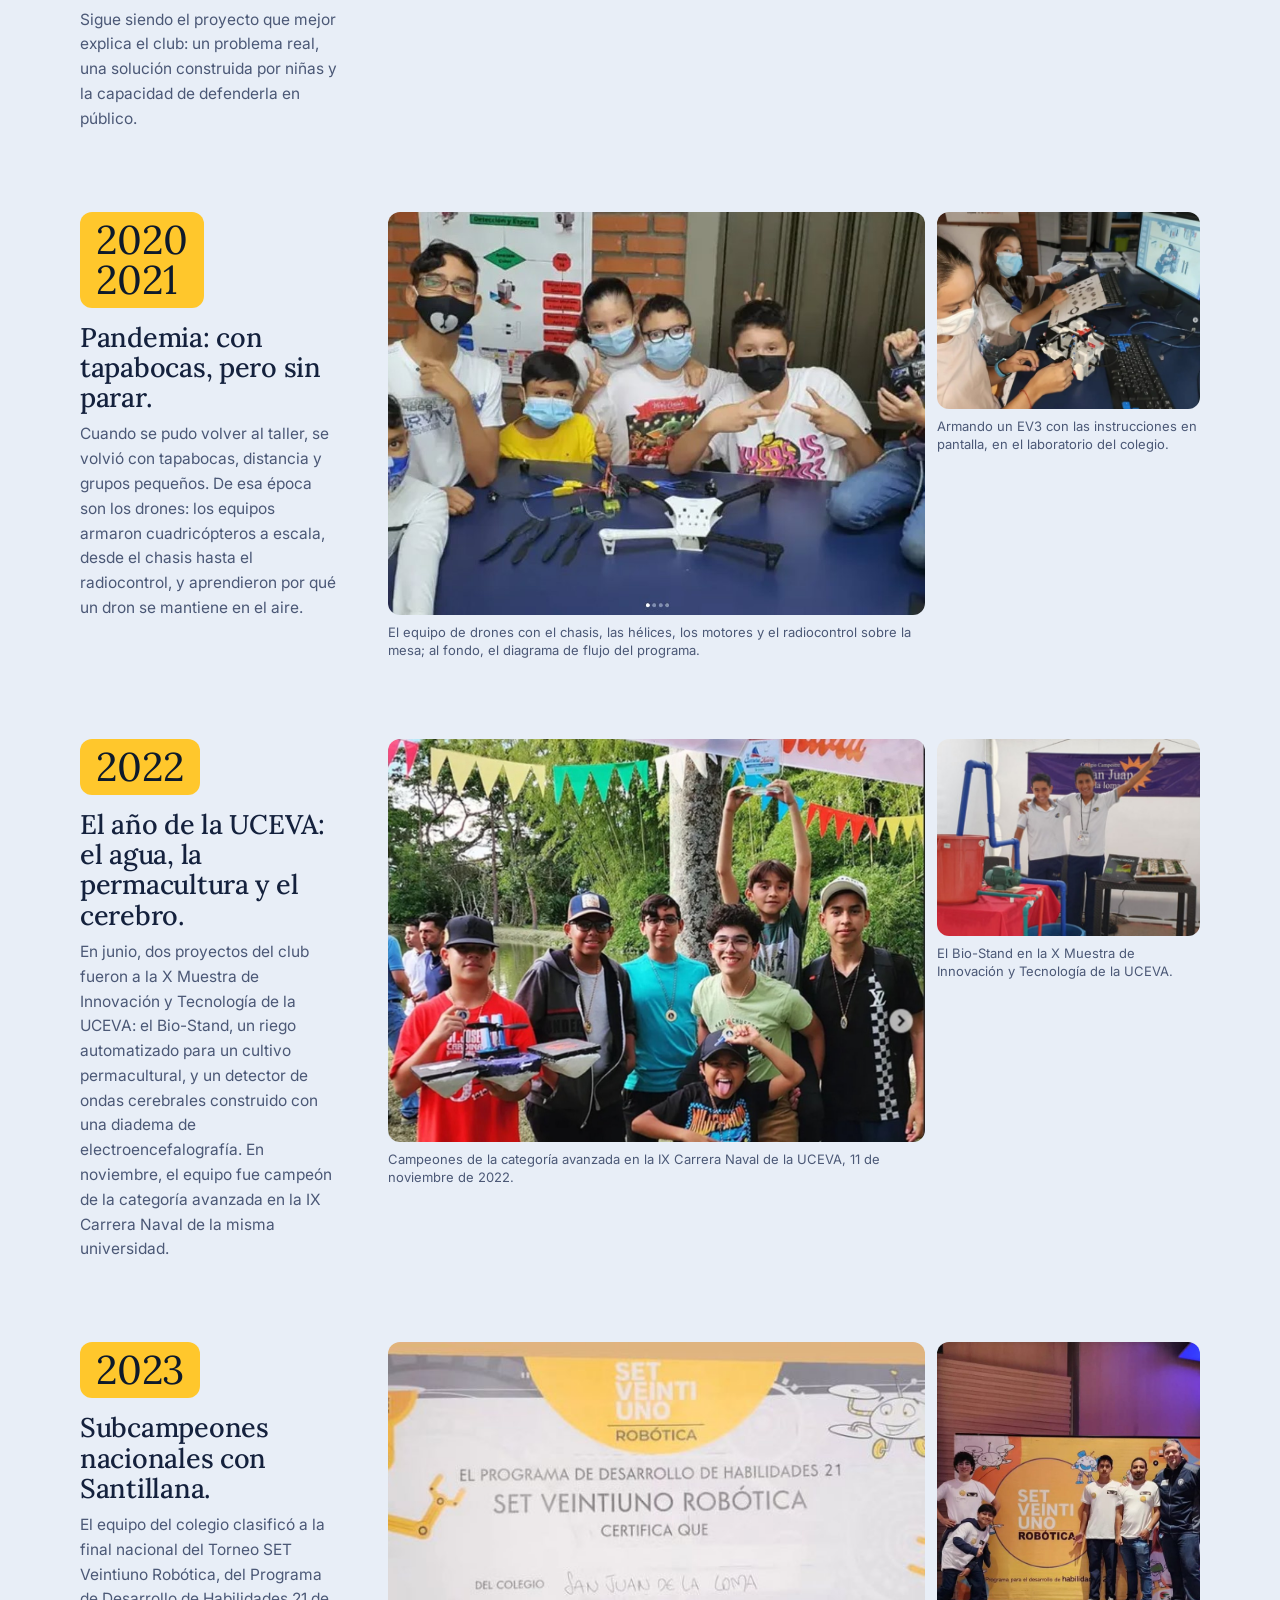
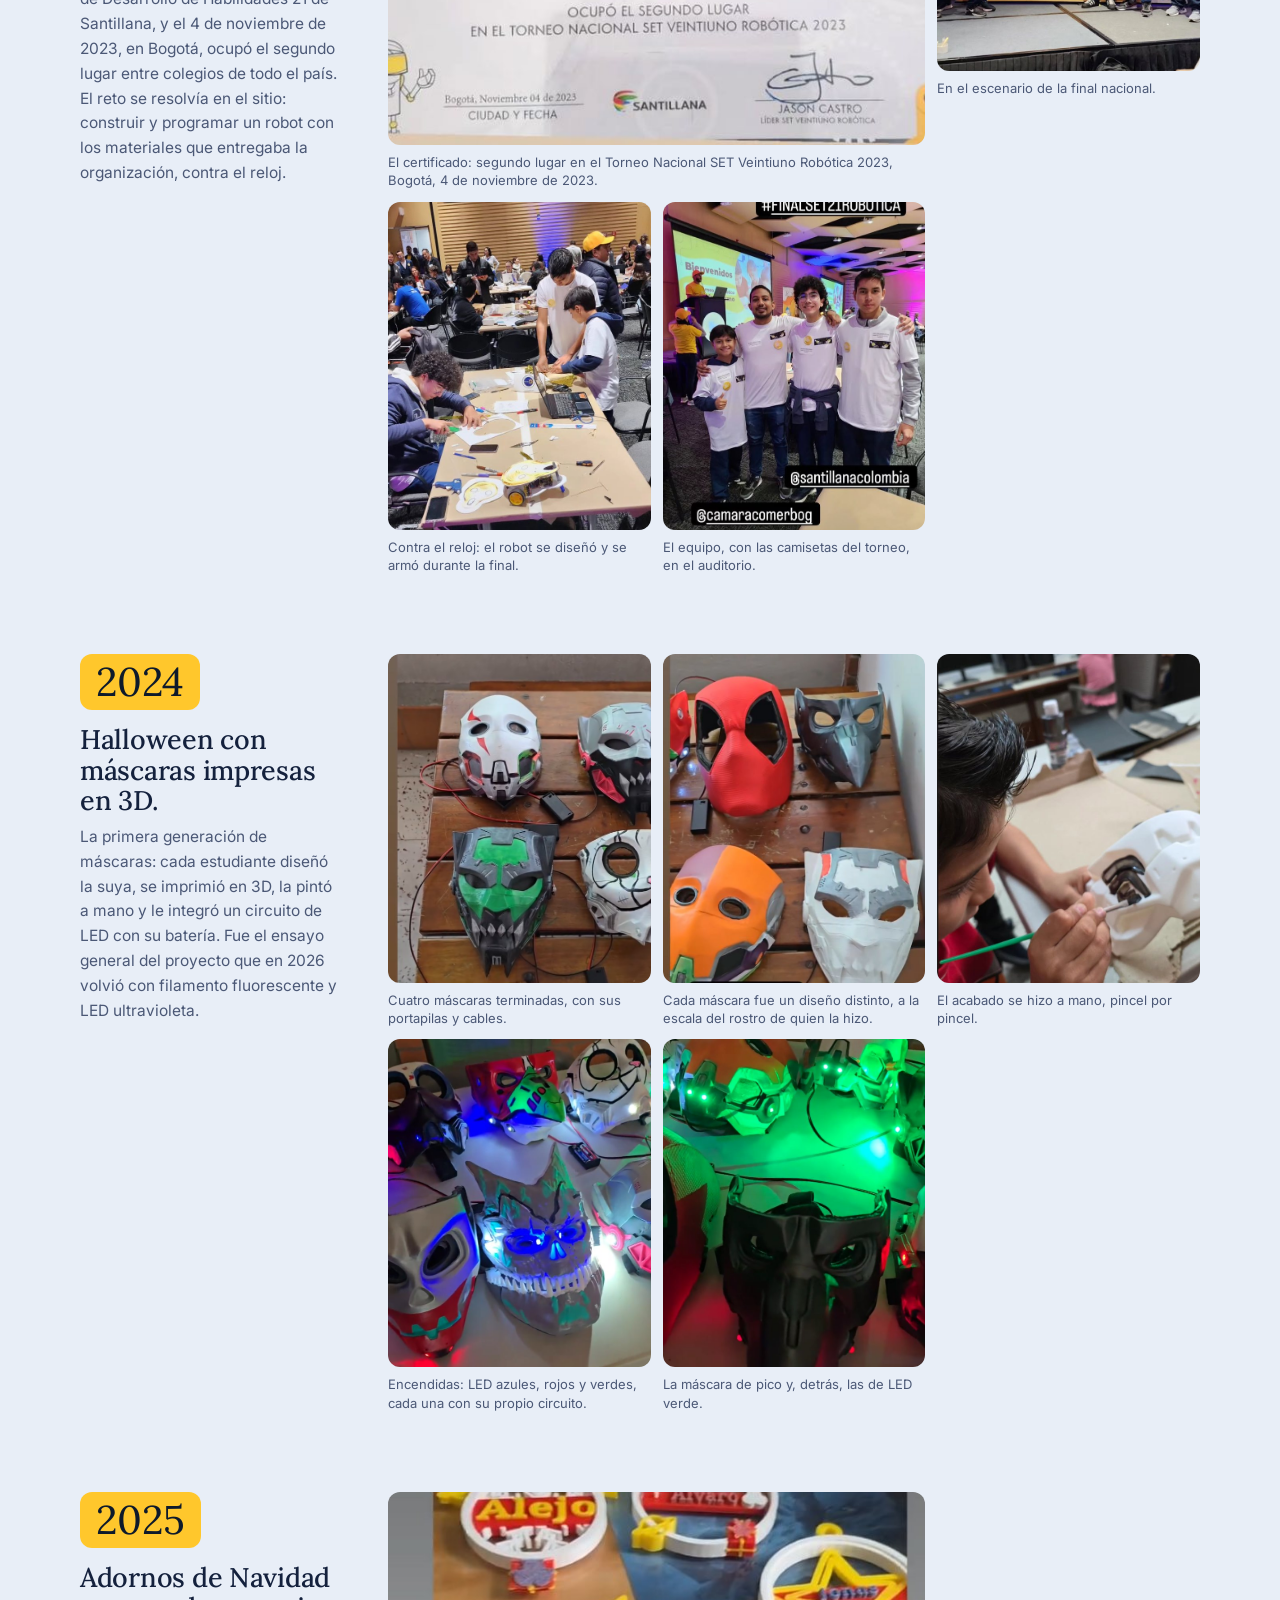
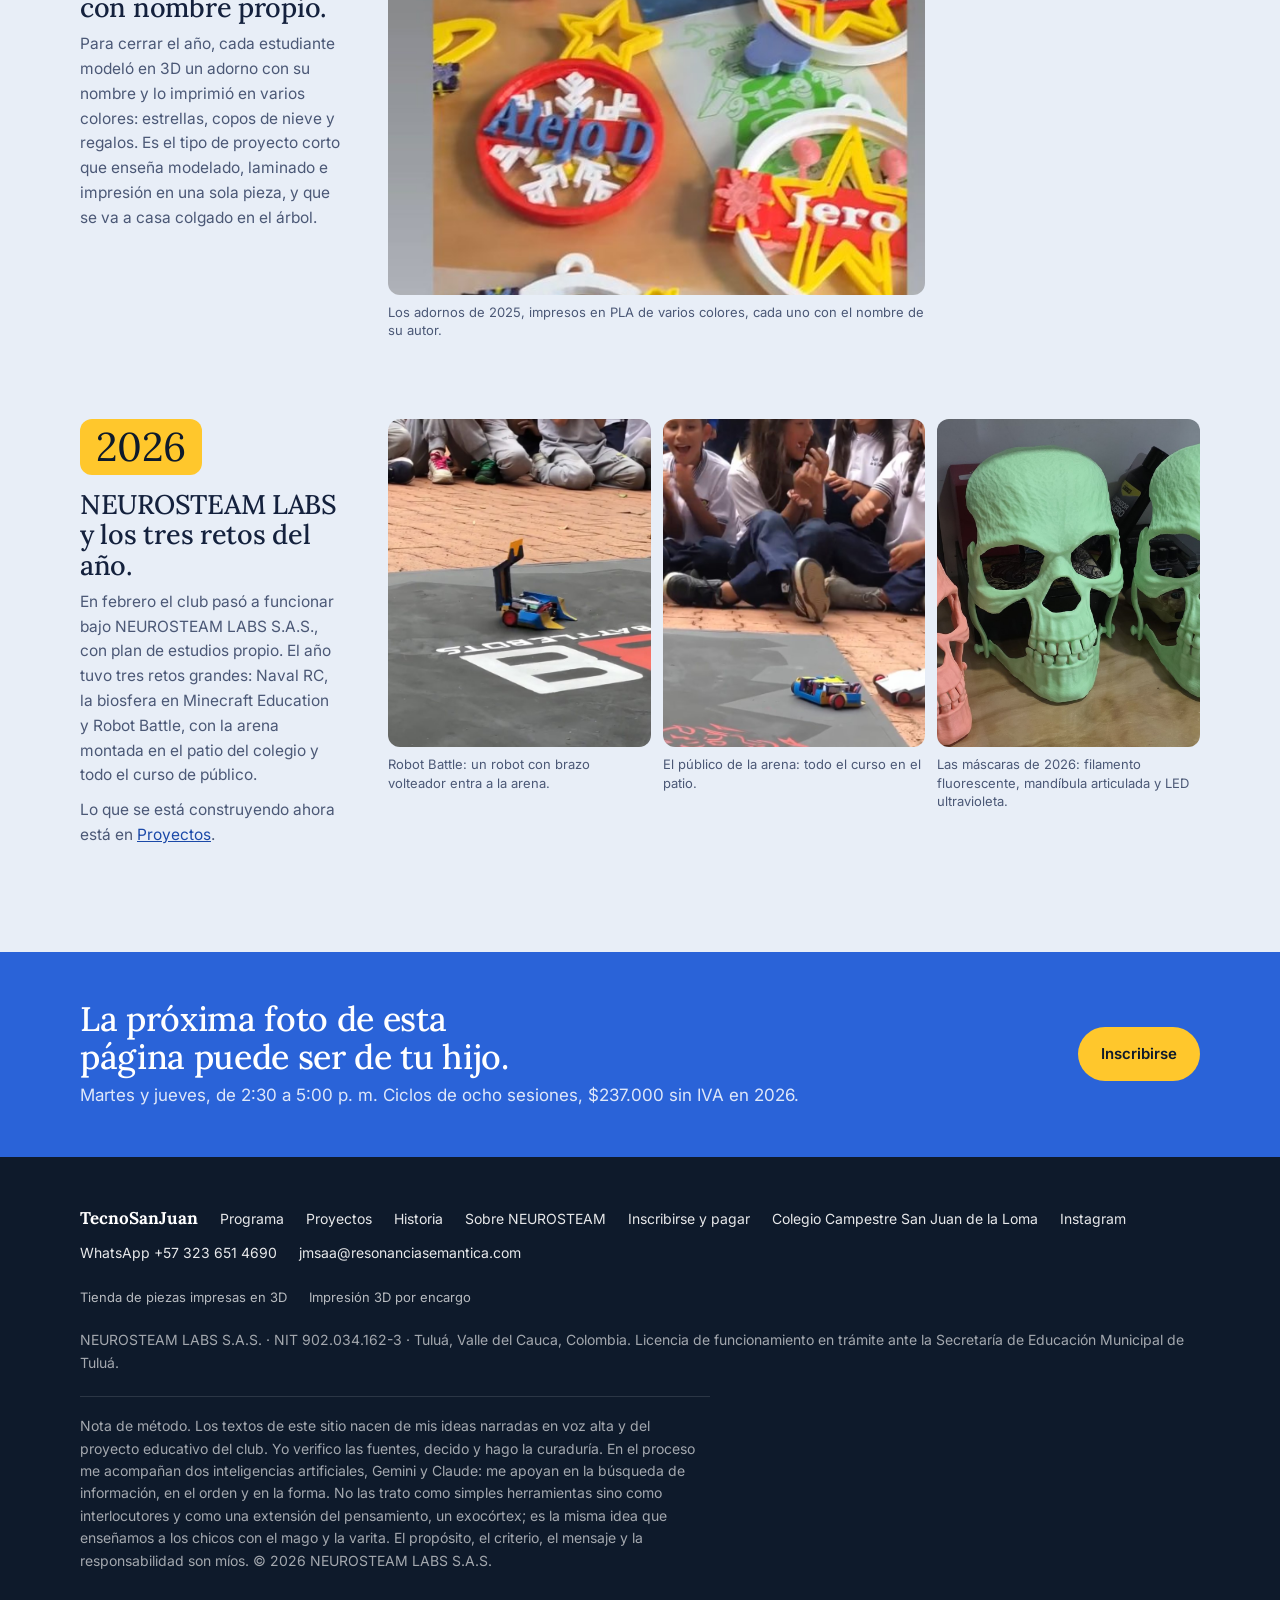
==== commit a3d5a7fa: "Cambia el correo de contacto y aclara la tarifa 2026 y 2027 - Retira info@tecnosanjuan.club (sin acc" ====
--- a/historia.html
+++ b/historia.html
@@ -225,7 +225,7 @@
   <div class="wrap">
     <div>
       <h2>La próxima foto de esta página puede ser de tu hijo.</h2>
-      <p>Martes y jueves, de 2:30 a 5:00 p. m. Ciclos de ocho sesiones, $237.000 sin IVA.</p>
+      <p>Martes y jueves, de 2:30 a 5:00 p. m. Ciclos de ocho sesiones, $237.000 sin IVA en 2026.</p>
     </div>
     <a class="btn btn-primary" href="https://pagos.tecnosanjuan.club/pricing-plans/list" target="_blank" rel="noopener">Inscribirse</a>
   </div>
@@ -245,7 +245,6 @@
       <a href="https://www.sanjuloma.edu.co/" target="_blank" rel="noopener">Colegio Campestre San Juan de la Loma</a>
       <a href="https://www.instagram.com/colegio.sanjuanloma/" target="_blank" rel="noopener">Instagram</a>
       <a href="https://wa.me/573236514690" target="_blank" rel="noopener">WhatsApp +57 323 651 4690</a>
-      <a href="mailto:info@tecnosanjuan.club">info@tecnosanjuan.club</a>
       <a href="mailto:jmsaa@resonanciasemantica.com">jmsaa@resonanciasemantica.com</a>
     </div>
     <div class="row small">
